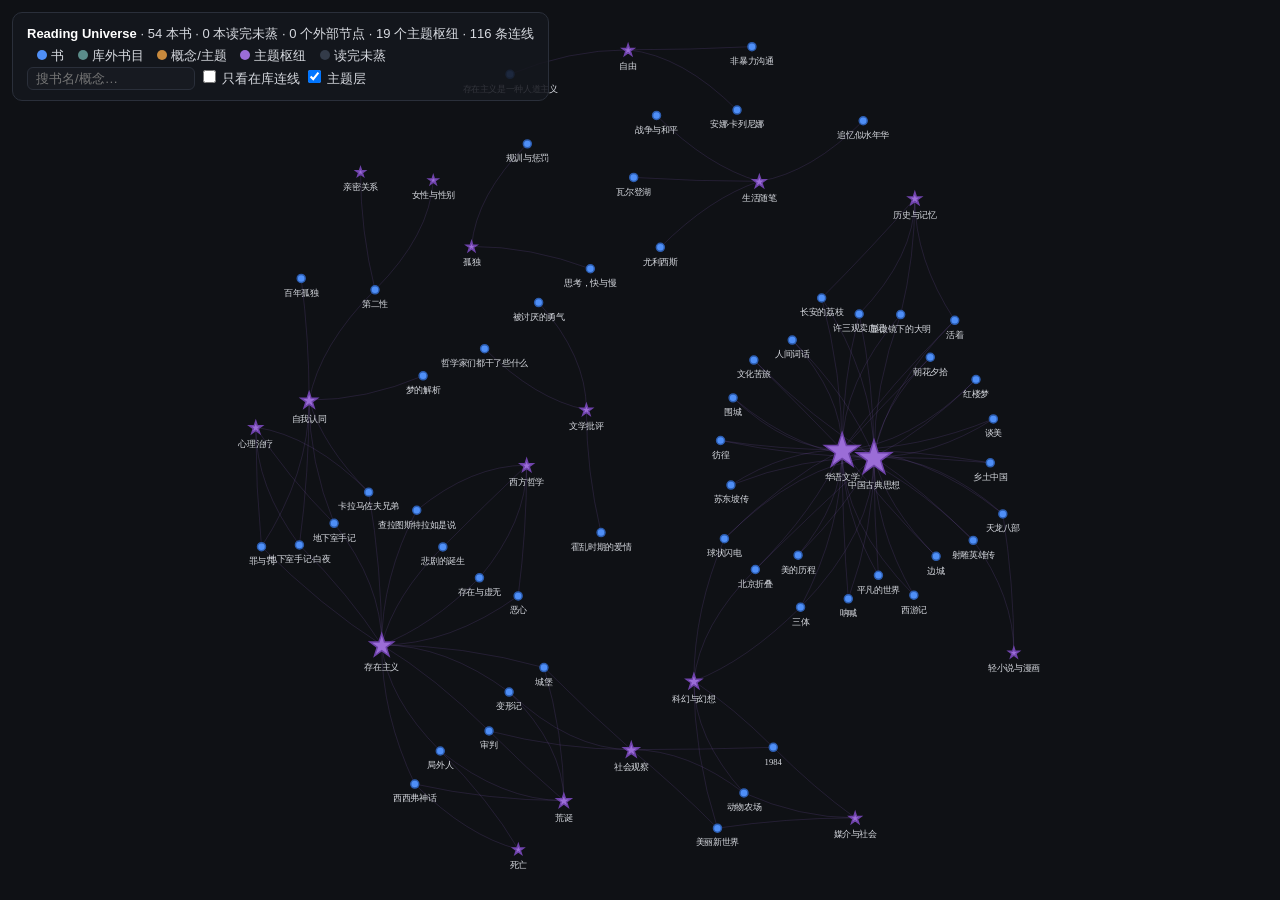
==== web/index.html @ df5f325e "feat: reading-universe v1 — 把读过的书变成可逛的星空 - 纯前端静态站：宇宙模式(恒星=书/星系=主题/彗星=离群书) + 图谱模式 - 自带 54 本公共领域经典 + 1" ====
<!DOCTYPE html>
<html lang="zh-CN">
<head>
<meta charset="utf-8">
<title>Reading Universe · 阅读宇宙</title>
<meta name="viewport" content="width=device-width, initial-scale=1">
<style>
  html, body { margin: 0; height: 100%; background: #0f1115; color: #d7dae0;
    font-family: "Microsoft YaHei", "PingFang SC", sans-serif; }
  #graph { position: absolute; inset: 0; }
  #hud { position: absolute; top: 12px; left: 12px; z-index: 2;
    background: rgba(20,23,30,.85); border: 1px solid #2a2f3a; border-radius: 10px;
    padding: 10px 14px; font-size: 13px; line-height: 1.7; }
  #hud b { color: #fff; }
  #hud .legend span { display: inline-block; width: 10px; height: 10px;
    border-radius: 50%; margin: 0 4px 0 10px; }
  #panel { position: absolute; top: 12px; right: 12px; width: 340px; max-height: 80vh;
    overflow: auto; z-index: 2; background: rgba(20,23,30,.92);
    border: 1px solid #2a2f3a; border-radius: 10px; padding: 14px 16px;
    font-size: 13px; line-height: 1.8; display: none; }
  #panel h3 { margin: 0 0 6px; font-size: 16px; color: #fff; }
  #panel .meta { color: #8a90a0; margin-bottom: 8px; }
  #panel .edge { border-top: 1px dashed #2a2f3a; padding: 6px 0; }
  #panel .edge .to { color: #7ec8ff; }
  #panel .close { float: right; cursor: pointer; color: #8a90a0; }
  #search { width: 150px; background: #171a21; color: #d7dae0;
    border: 1px solid #2a2f3a; border-radius: 6px; padding: 3px 8px; }
  /* universe（阅读宇宙皮肤，?universe）：独立 canvas 渲染层，藏掉图谱 DOM */
  #ucv, #uhud, #utip { display: none; }
  body.universe #graph, body.universe #hud, body.universe #posterTitle { display: none; }
  body.universe #ucv { display: block; position: absolute; inset: 0;
    width: 100%; height: 100%; cursor: grab; }
  /* universe HUD：编辑排版风顶部导航（细字、大写字距、无底色盒子） */
  body.universe #uhud { display: flex; position: absolute; top: 0; left: 0; right: 0;
    justify-content: space-between; align-items: baseline; padding: 24px 38px;
    background: none; border: none; z-index: 2; pointer-events: none;
    font-size: 10px; letter-spacing: 3px; color: #71767f; }
  #uhud .brand { font-size: 19px; color: #e8eaee; letter-spacing: 8px;
    font-family: "Songti SC", "STSong", "SimSun", serif; }
  #uhud .brand span { font-size: 10px; color: #71767f; letter-spacing: 3px;
    margin-left: 12px; font-family: "Microsoft YaHei", sans-serif; }
  #usearch { width: 110px; background: transparent; color: #c8ccd4;
    border: none; border-bottom: 1px solid #3a3f4a; border-radius: 0;
    padding: 2px 2px; font-size: 11px; letter-spacing: 2px; pointer-events: auto; }
  #usearch:focus { outline: none; border-bottom-color: #9aa0ac; }
  #usearch::placeholder { color: #565b66; }
  #utip { position: fixed; z-index: 3; pointer-events: none;
    background: rgba(10,11,15,.9); border: 1px solid #2a2f3a;
    padding: 4px 10px; font-size: 11px; letter-spacing: 1px; color: #d8dce4;
    max-width: 320px; }
  /* 海报模式（?poster）：大标题 + 藏起交互 HUD */
  #posterTitle { display: none; position: absolute; top: 30px; left: 40px; z-index: 2; }
  body.poster #posterTitle { display: block; }
  body.poster #hud { display: none; }
  #posterTitle h1 { margin: 0; font-size: 46px; color: #fff; letter-spacing: 3px; }
  #posterTitle .sub { margin-top: 10px; font-size: 19px; color: #9aa0b0; }
  #posterTitle .legend { margin-top: 16px; font-size: 15px; color: #6a7080; }
  #posterTitle .legend span { display: inline-block; width: 12px; height: 12px;
    border-radius: 50%; margin: 0 6px 0 14px; vertical-align: -1px; }
  /* 海报模式下的详情面板放大 */
  body.poster #panel { width: 640px; max-height: 88vh; font-size: 19px; }
  body.poster #panel h3 { font-size: 28px; }
  /* 主题卡渲染 */
  #panel .mdcard { margin-top: 8px; }
  #panel .mdcard p { margin: 8px 0; line-height: 1.9; }
  #panel .mdcard ul { margin: 4px 0 4px 0; padding-left: 18px; }
  #panel .mdcard li { margin: 3px 0; }
  #panel .mdcard .mdh { font-size: 15px; color: #fff; font-weight: bold; margin: 12px 0 4px; }
  #panel .mdcard .mdq { border-left: 3px solid #9b6dd7; padding: 2px 10px; margin: 6px 0;
    color: #c9b8e8; }
  #panel .mdcard b { color: #e8d9ff; }
  /* lite（朋友圈版）：标题更大，经平台压缩后仍可读 */
  body.lite #posterTitle h1 { font-size: 64px; }
  body.lite #posterTitle .sub { font-size: 27px; }
  body.lite #posterTitle .legend { font-size: 21px; }
</style>
</head>
<body>
<div id="graph"></div>
<div id="hud">
  <b>Reading Universe</b> · <span id="stats"></span><br>
  <span class="legend"><span style="background:#4f8ff7"></span>书
  <span style="background:#5b8c8a"></span>库外书目
  <span style="background:#c98a3d"></span>概念/主题
  <span style="background:#9b6dd7"></span>主题枢纽
  <span style="background:#333b49"></span>读完未蒸</span><br>
  <input id="search" placeholder="搜书名/概念…">
  <label><input type="checkbox" id="onlyInternal"> 只看在库连线</label>
  <label><input type="checkbox" id="themeLayer" checked> 主题层</label>
</div>
<div id="panel"></div>
<canvas id="ucv"></canvas>
<div id="uhud">
  <div class="brand">阅读宇宙<span>READING UNIVERSE</span></div>
  <div class="nav"><span id="ustats"></span> · <input id="usearch" placeholder="搜索书名"></div>
</div>
<div id="utip"></div>
<div id="posterTitle">
  <h1>Reading Universe · 阅读宇宙</h1>
  <div class="sub" id="posterSub"></div>
  <div class="legend"><span style="background:#4f8ff7"></span>在库书目
    <span style="background:#5b8c8a"></span>库外书目
    <span style="background:#c98a3d"></span>概念
    <span style="background:#9b6dd7"></span>主题枢纽
    <span style="background:#333b49"></span>读完未蒸·星尘</div>
</div>
<script src="lib/vis-network.min.js"></script>
<script src="graph_data.js"></script>
<script>
const G = window.GRAPH;
const POSTER = location.search.includes('poster');
// lite：朋友圈特供版——平台会压到 ~2560px + JPEG 重压，
// 对策不是堆像素而是大字、粗线、少标签，让压缩后仍有可读性
const LITE = location.search.includes('lite');
// universe：阅读宇宙皮肤（独立 canvas 渲染层，数据由 build_universe.py 生成）
const UNIVERSE = location.search.includes('universe');
if (UNIVERSE) document.body.classList.add('universe');
if (POSTER) {
  document.body.classList.add('poster');
  if (LITE) document.body.classList.add('lite');
  document.getElementById('posterSub').textContent =
    `阅读星野 · 读完 ${G.stats.books + (G.stats.read || 0)} 本 · 主题 ${G.stats.themes || 0} 个 · ${G.stats.edges} 条连线`;
}
document.getElementById('stats').textContent =
  `${G.stats.books} 本书 · ${G.stats.read || 0} 本读完未蒸 · ${G.stats.external} 个外部节点 · ${G.stats.themes || 0} 个主题枢纽 · ${G.stats.edges} 条连线`;

// 详情面板与迷你 md 渲染器：默认图谱与 universe 皮肤共用（mdMini 覆盖主题卡用到的结构：标题/列表/引用/粗体）
const panel = document.getElementById('panel');
function mdMini(md) {
  const esc = s => s.replace(/&/g, '&amp;').replace(/</g, '&lt;').replace(/>/g, '&gt;');
  const inline = s => esc(s).replace(/\*\*(.+?)\*\*/g, '<b>$1</b>');
  let html = '', depth = 0;
  const closeTo = d => { while (depth > d) { html += '</ul>'; depth--; } };
  for (const line of md.split('\n')) {
    const m = line.match(/^(\s*)- (.*)$/);
    if (m) {
      const d = Math.floor(m[1].length / 2) + 1;
      while (depth < d) { html += '<ul>'; depth++; }
      closeTo(d);
      html += `<li>${inline(m[2])}</li>`;
      continue;
    }
    closeTo(0);
    if (!line.trim()) continue;
    if (line.startsWith('# ')) html += `<div class="mdh">${inline(line.slice(2))}</div>`;
    else if (line.startsWith('> ')) html += `<div class="mdq">${inline(line.slice(2))}</div>`;
    else html += `<p>${inline(line)}</p>`;
  }
  closeTo(0);
  return html;
}

if (!UNIVERSE) {
const GROUPS = {
  book:     { color: { background: '#4f8ff7', border: '#2c5cae' }, shape: 'dot' },
  ext_book: { color: { background: '#5b8c8a', border: '#3d6361' }, shape: 'dot' },
  concept:  { color: { background: '#c98a3d', border: '#96622a' }, shape: 'diamond' },
  theme:    { color: { background: '#9b6dd7', border: '#6f43ab' }, shape: 'star' },
  read:     { color: { background: '#333b49', border: '#232833' }, shape: 'dot' },
};

const urlq = new URLSearchParams(location.search);
const FOCUS = urlq.get('focus'), BOOK = urlq.get('book');
// 焦点机位：focus=枢纽特写 / book=单书特写（带详情面板）
let focusId = null;
if (FOCUS || BOOK) {
  const q = FOCUS || BOOK;
  const hit = G.nodes.find(n => n.label === q) || G.nodes.find(n => n.label.includes(q));
  if (hit) focusId = hit.id;
}
const neighborIds = new Set();
if (focusId) {
  neighborIds.add(focusId);
  G.edges.forEach(e => {
    if (e.from === focusId) neighborIds.add(e.to);
    if (e.to === focusId) neighborIds.add(e.from);
  });
}

// 星尘（读完未蒸）无连线，力导布局会把它们甩到远处带歪取景——
// 固定成主星系外的环带，带抖动避免机械感
{
  const dust = G.nodes.filter(n => n.group === 'read');
  dust.forEach((n, i) => {
    const a = i / dust.length * Math.PI * 2;
    const r = 1050 + (i % 3) * 110 + ((i * 7919) % 90);
    n._x = Math.cos(a) * r; n._y = Math.sin(a) * r * 0.72;
  });
}

const allNodes = G.nodes.map(n => ({
  id: n.id,
  // 海报模式：标签只给主题枢纽、连线多的书目、焦点邻域；其余留白点，防糊
  // lite 版更狠：书目要连线≥3 才配拥有名字
  label: (POSTER && !(n.group === 'theme'
                      || (n.group === 'book' && n.mentions >= (LITE ? 3 : 2))
                      || neighborIds.has(n.id)))
    ? undefined : n.label,
  group: n.group,
  value: n.mentions,
  // 星尘（读完未蒸）：固定小点，不随 mentions 缩放
  size: n.group === 'read' ? (POSTER ? 5 : 3) : undefined,
  x: n._x, y: n._y,
  fixed: n.group === 'read',
  title: `${n.label}${n.author ? '｜' + n.author : ''}${n.finished ? '｜读完 ' + n.finished : ''}${n.rating ? '｜' + n.rating : ''}｜被连线 ${n.mentions} 次`,
  _raw: n,
}));
const allEdges = G.edges.map((e, i) => ({
  id: i, from: e.from, to: e.to, title: e.title,
  color: { color: e.theme ? '#9b6dd733' : (e.internal ? '#4f8ff755' : '#3a3f4a') },
  _internal: e.internal, _theme: !!e.theme,
}));

const nodes = new vis.DataSet(allNodes);
const edges = new vis.DataSet(allEdges);
const net = new vis.Network(document.getElementById('graph'),
  { nodes, edges },
  {
    groups: GROUPS,
    nodes: { font: { color: '#d7dae0', size: POSTER ? (LITE ? 32 : 22) : 13, face: 'Microsoft YaHei' },
      scaling: { min: POSTER ? (LITE ? 12 : 8) : 6, max: POSTER ? (LITE ? 50 : 34) : 26 }, borderWidth: 1.5 },
    edges: { width: POSTER ? (LITE ? 2.6 : 1.6) : 1.2, smooth: { type: 'continuous' } },
    physics: { solver: 'forceAtlas2Based',
      forceAtlas2Based: POSTER
        ? { gravitationalConstant: -110, springLength: 170 }
        : { gravitationalConstant: -60, springLength: 120 },
      stabilization: { iterations: 300 } },
    interaction: { hover: true, tooltipDelay: 120 },
  });

// 焦点机位高亮：非邻域压暗，焦点连线提亮加粗，焦点与邻星加光晕
if (focusId) {
  const dim = POSTER ? 0.08 : 0.18;
  nodes.update(allNodes.filter(n => !neighborIds.has(n.id))
    .map(n => ({ id: n.id, opacity: dim, font: { color: 'rgba(0,0,0,0)' } })));
  edges.update(allEdges.map(e => {
    const hot = e.from === focusId || e.to === focusId;
    return { id: e.id,
      color: { color: hot ? (e._theme ? '#cfa9ff' : '#dfe7f5')
                          : `rgba(72,80,96,${POSTER ? 0.10 : 0.25})` },
      width: hot ? (POSTER ? (LITE ? 5 : 3.5) : 2.5) : 1 };
  }));
  nodes.update([{ id: focusId,
    shadow: { enabled: true, color: 'rgba(255,255,255,0.9)', size: POSTER ? 26 : 16 },
    font: { color: '#ffffff', size: POSTER ? (LITE ? 44 : 30) : 15, bold: true } }]);
  nodes.update([...neighborIds].filter(id => id !== focusId).map(id => ({ id,
    shadow: { enabled: true, color: 'rgba(200,180,255,0.55)', size: POSTER ? 14 : 8 } })));
}

// 布局稳定后：焦点机位聚焦目标，否则铺满画布（海报截图需要完整构图）
net.once('stabilizationIterationsDone', () => {
  if (focusId) {
    net.focus(focusId, { scale: BOOK ? 1.25 : 0.85, animation: false });
    if (BOOK) showPanel(focusId);
    // focus 到带卡主题枢纽时直接弹卡（海报模式保持画面干净不弹）
    else if (!POSTER && nodes.get(focusId)._raw.card) showPanel(focusId);
  } else {
    net.fit({ animation: false });
  }
});

// 点击节点 → 右侧详情（panel 与 mdMini 已在上方与 universe 皮肤共用处定义）
function showPanel(id) {
  const n = nodes.get(id)._raw;
  // 主题枢纽带整张主题卡，宽面板渲染
  if (n.card) {
    panel.style.width = POSTER ? '' : '560px';
    panel.innerHTML = `<span class="close" onclick="panel.style.display='none';panel.style.width=''">✕</span>
      <h3>⭐ ${n.label}</h3>
      <div class="meta">主题枢纽 · ${n.mentions} 本书</div>
      <div class="mdcard">${mdMini(n.card)}</div>`;
    panel.style.display = 'block';
    return;
  }
  panel.style.width = '';
  const rel = G.edges.filter(e => e.from === n.id || e.to === n.id)
    .map(e => {
      const other = nodes.get(e.from === n.id ? e.to : e.from);
      return `<div class="edge"><span class="to">${other.label}</span><br>${e.title.replace(/\n/g, '<br>')}</div>`;
    }).join('');
  panel.innerHTML = `<span class="close" onclick="panel.style.display='none'">✕</span>
    <h3>${n.label}</h3>
    <div class="meta">${n.author || ''} ${n.finished ? '· 读完 ' + n.finished : ''} ${n.rating ? '· ' + n.rating : ''}</div>
    ${rel}`;
  panel.style.display = 'block';
}
net.on('click', p => {
  if (!p.nodes.length) { panel.style.display = 'none'; return; }
  showPanel(p.nodes[0]);
});

// 搜索高亮
document.getElementById('search').addEventListener('input', ev => {
  const q = ev.target.value.trim();
  if (!q) { net.unselectAll(); return; }
  const hit = allNodes.filter(n => n.label.includes(q)).map(n => n.id);
  if (hit.length) { net.selectNodes(hit); net.focus(hit[0], { scale: 1.1, animation: true }); }
});

// 只看在库连线
document.getElementById('onlyInternal').addEventListener('change', ev => {
  const on = ev.target.checked;
  edges.update(allEdges.map(e => ({ id: e.id, hidden: on && !e._internal })));
  nodes.update(allNodes.map(n => ({ id: n.id,
    hidden: on && n.group !== 'book' })));
});

// 主题层开关（与"只看在库"独立）
document.getElementById('themeLayer').addEventListener('change', ev => {
  const off = !ev.target.checked;
  edges.update(allEdges.filter(e => e._theme).map(e => ({ id: e.id, hidden: off })));
  nodes.update(allNodes.filter(n => n.group === 'theme').map(n => ({ id: n.id, hidden: off })));
});
} else {
  // universe 皮肤：顺序加载宇宙数据 + 独立 canvas 渲染层，面板回调复用上面的 panel/mdMini
  const escHtml = s => s.replace(/&/g, '&amp;').replace(/</g, '&lt;').replace(/>/g, '&gt;');
  const load = src => new Promise((ok, fail) => {
    const el = document.createElement('script');
    el.src = src; el.onload = ok;
    el.onerror = () => fail(new Error(src + ' 加载失败（先跑 python build_universe.py）'));
    document.head.appendChild(el);
  });
  load('universe_data.js').then(() => load('universe.js')).then(() => initUniverse({
    onBook(b) { // 恒星/彗星 → 书卡
      panel.style.width = '';
      const tagHtml = b.tags.map(t =>
        `<span style="display:inline-block;background:#232a38;border-radius:8px;padding:1px 8px;margin:2px 4px 2px 0;color:#a9c8f0">${escHtml(t)}</span>`).join('');
      panel.innerHTML = `<span class="close" onclick="panel.style.display='none'">✕</span>
        <h3>${b.comet ? '☄ ' : '⭐ '}${escHtml(b.title)}</h3>
        <div class="meta">${escHtml(b.author || '')}${b.finished ? ' · 读完 ' + b.finished : ''}${b.aff ? ' · ' + b.aff : ''}</div>
        <div class="meta">阅读 ${(b.rt / 3600).toFixed(1)} 小时 · 笔记 ${b.notes} 条${b.comet ? ' · 主题离群书' : ''}</div>
        <div>${tagHtml}</div>
        <div class="meta" style="margin-top:6px">所属星系：✦ ${escHtml(b.theme)}</div>`;
      panel.style.display = 'block';
    },
    onTheme(g) { // 星系 → 主题卡（沿用主题卡渲染机制）
      panel.style.width = '560px';
      panel.innerHTML = `<span class="close" onclick="panel.style.display='none';panel.style.width=''">✕</span>
        <h3>✦ ${escHtml(g.name)} 星系</h3>
        <div class="meta">主题枢纽 · ${g.count} 本相关</div>
        ${g.card ? `<div class="mdcard">${mdMini(g.card)}</div>` : ''}`;
      panel.style.display = 'block';
    },
    onClose() { panel.style.display = 'none'; },
  })).catch(err => {
    document.getElementById('ustats').textContent = err.message;
  });
}
</script>
</body>
</html>
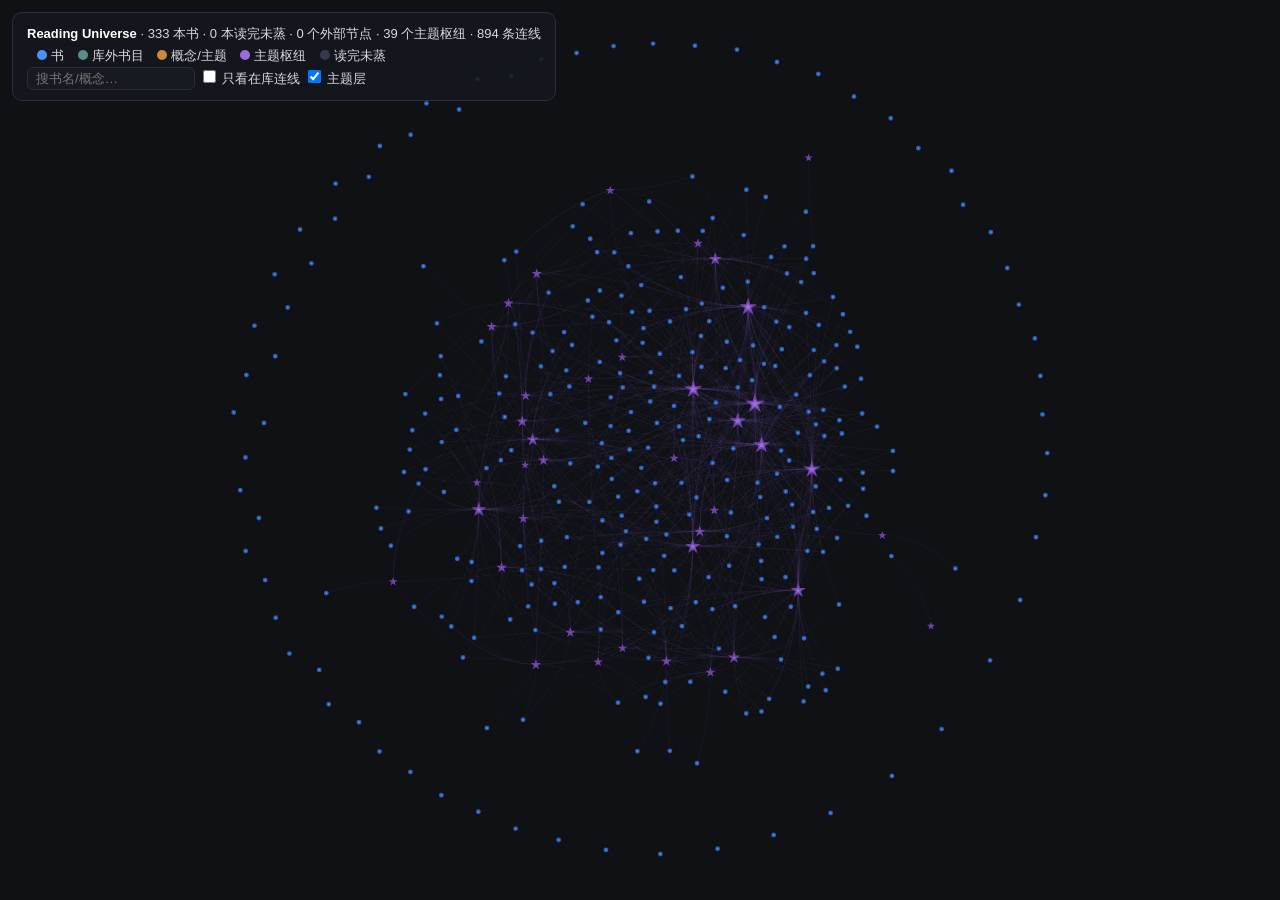
==== commit a2ad4373: "refactor: 仓库改为真实项目本体 + 完整可复现管线 - data/: 作者真实脱敏数据（336 书 / 333 标签 / 39 净化主题卡 / 39 词表）   * 去掉划线金句/读完日期/" ====
--- a/web/index.html
+++ b/web/index.html
@@ -202,7 +202,7 @@
   size: n.group === 'read' ? (POSTER ? 5 : 3) : undefined,
   x: n._x, y: n._y,
   fixed: n.group === 'read',
-  title: `${n.label}${n.author ? '｜' + n.author : ''}${n.finished ? '｜读完 ' + n.finished : ''}${n.rating ? '｜' + n.rating : ''}｜被连线 ${n.mentions} 次`,
+  title: `${n.label}${n.author ? '｜' + n.author : ''}｜被连线 ${n.mentions} 次`,
   _raw: n,
 }));
 const allEdges = G.edges.map((e, i) => ({
@@ -280,7 +280,7 @@
     }).join('');
   panel.innerHTML = `<span class="close" onclick="panel.style.display='none'">✕</span>
     <h3>${n.label}</h3>
-    <div class="meta">${n.author || ''} ${n.finished ? '· 读完 ' + n.finished : ''} ${n.rating ? '· ' + n.rating : ''}</div>
+    <div class="meta">${n.author || ''}</div>
     ${rel}`;
   panel.style.display = 'block';
 }
@@ -327,7 +327,7 @@
         `<span style="display:inline-block;background:#232a38;border-radius:8px;padding:1px 8px;margin:2px 4px 2px 0;color:#a9c8f0">${escHtml(t)}</span>`).join('');
       panel.innerHTML = `<span class="close" onclick="panel.style.display='none'">✕</span>
         <h3>${b.comet ? '☄ ' : '⭐ '}${escHtml(b.title)}</h3>
-        <div class="meta">${escHtml(b.author || '')}${b.finished ? ' · 读完 ' + b.finished : ''}${b.aff ? ' · ' + b.aff : ''}</div>
+        <div class="meta">${escHtml(b.author || '')}</div>
         <div class="meta">阅读 ${(b.rt / 3600).toFixed(1)} 小时 · 笔记 ${b.notes} 条${b.comet ? ' · 主题离群书' : ''}</div>
         <div>${tagHtml}</div>
         <div class="meta" style="margin-top:6px">所属星系：✦ ${escHtml(b.theme)}</div>`;
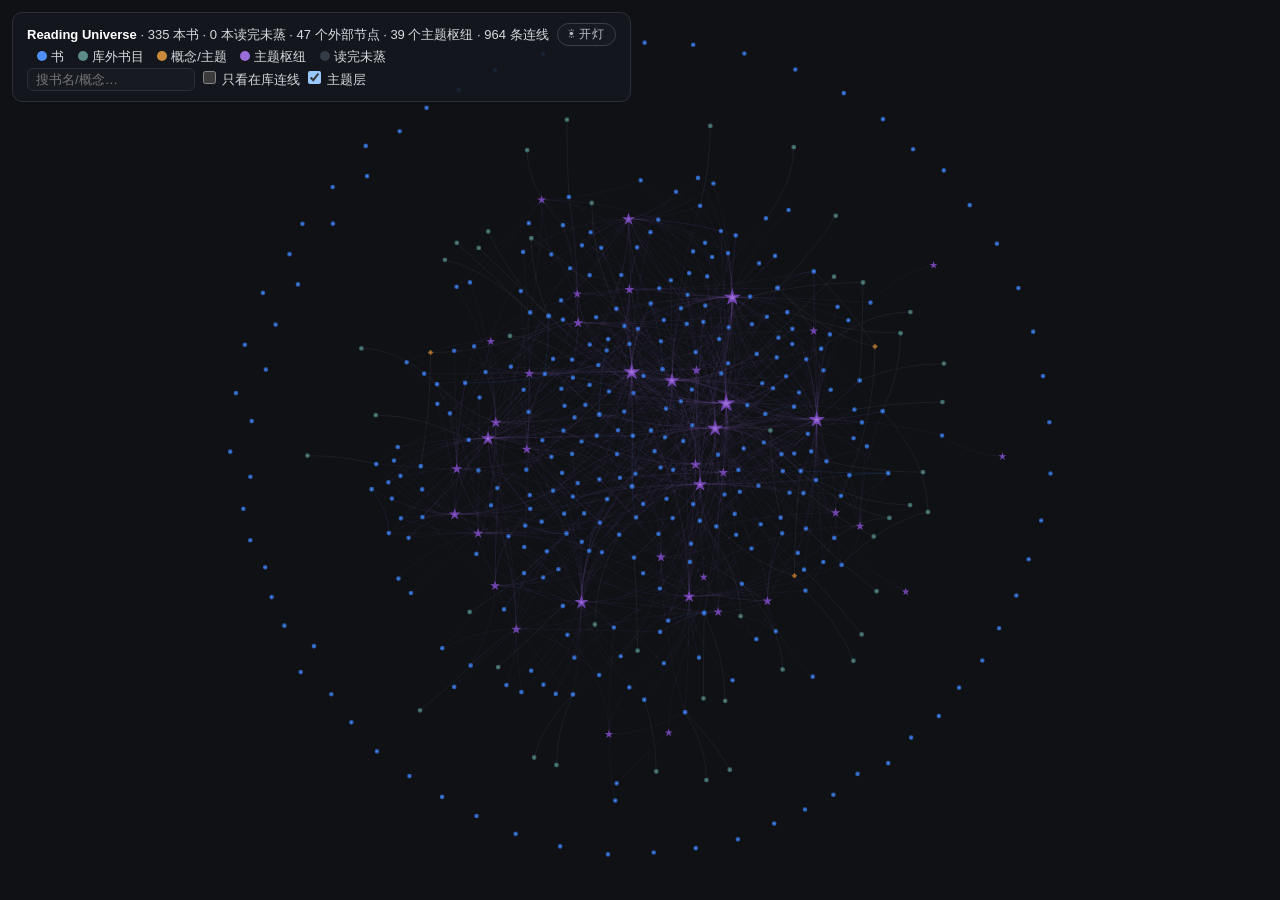
==== commit 67245281: "feat(web): 加开灯/关灯明暗主题开关 默认暗色（= 原观感），点击切「纸白」亮色；色值全部走 CSS 变量 （:root 暗色 / html[data-theme=light] 亮色），lo" ====
--- a/web/index.html
+++ b/web/index.html
@@ -4,27 +4,87 @@
 <meta charset="utf-8">
 <title>Reading Universe · 阅读宇宙</title>
 <meta name="viewport" content="width=device-width, initial-scale=1">
+<script>try{if(localStorage.getItem("readingmap_theme")==="light")document.documentElement.dataset.theme="light"}catch(e){}</script>
 <style>
-  html, body { margin: 0; height: 100%; background: #0f1115; color: #d7dae0;
+  /* 明暗双主题：默认暗色（= 原有观感），html[data-theme=light] 切「纸白」。
+     颜色一律走 var(--*)，不要再写死色值——写死会在关灯/开灯后变成不可读文字。
+     localStorage key = readingmap_theme，防闪烁脚本在 <head> 里（CSS 之前执行）。 */
+  :root { color-scheme: dark;
+    --bg: #0f1115; --ink: #d7dae0; --ink-strong: #fff;
+    --ink-2: #c8ccd4; --ink-3: #8a90a0; --ink-4: #71767f; --ink-5: #565b66;
+    --line: #2a2f3a; --line-2: #3a3f4a;
+    --surface: rgba(20,23,30,.85); --surface-2: rgba(20,23,30,.92); --field: #171a21;
+    --link: #7ec8ff; --tip-bg: rgba(10,11,15,.9); --tip-ink: #d8dce4;
+    --accent: #9b6dd7; --accent-soft: #c9b8e8; --accent-ink: #e8d9ff;
+    --chip-bg: #232a38; --chip-ink: #a9c8f0;
+    --poster-sub: #9aa0b0; --poster-legend: #6a7080;
+    --btn-bg: rgba(23,26,33,.9); --btn-ink: #b9bec8;
+    --edge-theme: #9b6dd733; --edge-internal: #4f8ff755; --edge-plain: #3a3f4a;
+    --edge-dim: rgba(72,80,96,.25); --edge-dim-poster: rgba(72,80,96,.10);
+    --node-dim: 0.18; --node-dim-poster: 0.08;
+    --hot-theme: #cfa9ff; --hot: #dfe7f5;
+    --glow: rgba(255,255,255,.9); --glow-2: rgba(200,180,255,.55);
+    /* universe 皮肤（独立 canvas 渲染层）配色 */
+    --uv-bg: #07080b; --uv-rgb: 235,238,245; --uv-label-rgb: 232,235,242;
+    --uv-galaxy-label: rgba(150,156,168,.42);
+    --uv-hairline: rgba(255,255,255,.026); --uv-constellation: rgba(255,255,255,.05);
+    --uv-core: #fff; --uv-hotring: rgba(255,255,255,.75);
+    --uv-hot-ink: rgba(255,255,255,.98); --uv-hero-ink: rgba(255,242,222,.96);
+    --uv-glow-core-rgb: 255,246,226; --uv-glow-rgb: 255,224,180;
+    --uv-comet: rgba(255,255,255,.5); --uv-comet-ink: rgba(232,235,242,.6);
+  }
+  html[data-theme=light] { color-scheme: light;
+    --bg: #f6f5f2; --ink: #2b303a; --ink-strong: #12151c;
+    --ink-2: #454c59; --ink-3: #6f7686; --ink-4: #737a89; --ink-5: #929aa9;
+    --line: #dcdfe6; --line-2: #c7ccd6;
+    --surface: rgba(255,255,255,.88); --surface-2: rgba(255,255,255,.95); --field: #fff;
+    --link: #1f6fb2; --tip-bg: rgba(255,255,255,.95); --tip-ink: #2b303a;
+    --accent: #7a4fc0; --accent-soft: #5b3a94; --accent-ink: #4a2d80;
+    --chip-bg: #e8ecf6; --chip-ink: #3a5f96;
+    --poster-sub: #5b6272; --poster-legend: #7b8292;
+    --btn-bg: rgba(255,255,255,.92); --btn-ink: #5c6373;
+    --edge-theme: #9b6dd766; --edge-internal: #4f8ff788; --edge-plain: #c3c8d3;
+    --edge-dim: rgba(140,147,162,.30); --edge-dim-poster: rgba(140,147,162,.14);
+    --node-dim: 0.18; --node-dim-poster: 0.08;
+    --hot-theme: #7a4fc0; --hot: #2b303a;
+    --glow: rgba(30,34,44,.85); --glow-2: rgba(120,90,190,.55);
+    --uv-bg: #f4f3f0; --uv-rgb: 44,50,64; --uv-label-rgb: 44,50,64;
+    --uv-galaxy-label: rgba(96,103,116,.55);
+    --uv-hairline: rgba(30,36,50,.05); --uv-constellation: rgba(30,36,50,.08);
+    --uv-core: #1f242e; --uv-hotring: rgba(20,24,34,.75);
+    --uv-hot-ink: rgba(15,18,26,.98); --uv-hero-ink: rgba(122,78,20,.95);
+    --uv-glow-core-rgb: 214,162,80; --uv-glow-rgb: 206,150,64;
+    --uv-comet: rgba(30,36,50,.45); --uv-comet-ink: rgba(44,50,64,.62);
+  }
+  /* 开灯/关灯按钮（胶囊，落在 HUD / universe 顶栏里；universe 顶栏 pointer-events:none，故需显式打开） */
+  .themeBtn { margin-left: 8px; padding: 2px 10px; border-radius: 999px;
+    border: 1px solid var(--line-2); background: var(--btn-bg); color: var(--btn-ink);
+    cursor: pointer; font-family: inherit; font-size: 12px; letter-spacing: 1px;
+    white-space: nowrap; vertical-align: 1px; pointer-events: auto;
+    transition: border-color .15s, color .15s; }
+  .themeBtn:hover { border-color: var(--accent); color: var(--accent); }
+  html, body { margin: 0; height: 100%; background: var(--bg); color: var(--ink);
     font-family: "Microsoft YaHei", "PingFang SC", sans-serif; }
   #graph { position: absolute; inset: 0; }
   #hud { position: absolute; top: 12px; left: 12px; z-index: 2;
-    background: rgba(20,23,30,.85); border: 1px solid #2a2f3a; border-radius: 10px;
+    background: var(--surface); border: 1px solid var(--line); border-radius: 10px;
     padding: 10px 14px; font-size: 13px; line-height: 1.7; }
-  #hud b { color: #fff; }
+  #hud b { color: var(--ink-strong); }
   #hud .legend span { display: inline-block; width: 10px; height: 10px;
     border-radius: 50%; margin: 0 4px 0 10px; }
   #panel { position: absolute; top: 12px; right: 12px; width: 340px; max-height: 80vh;
-    overflow: auto; z-index: 2; background: rgba(20,23,30,.92);
-    border: 1px solid #2a2f3a; border-radius: 10px; padding: 14px 16px;
+    overflow: auto; z-index: 2; background: var(--surface-2);
+    border: 1px solid var(--line); border-radius: 10px; padding: 14px 16px;
     font-size: 13px; line-height: 1.8; display: none; }
-  #panel h3 { margin: 0 0 6px; font-size: 16px; color: #fff; }
-  #panel .meta { color: #8a90a0; margin-bottom: 8px; }
-  #panel .edge { border-top: 1px dashed #2a2f3a; padding: 6px 0; }
-  #panel .edge .to { color: #7ec8ff; }
-  #panel .close { float: right; cursor: pointer; color: #8a90a0; }
-  #search { width: 150px; background: #171a21; color: #d7dae0;
-    border: 1px solid #2a2f3a; border-radius: 6px; padding: 3px 8px; }
+  #panel h3 { margin: 0 0 6px; font-size: 16px; color: var(--ink-strong); }
+  #panel .meta { color: var(--ink-3); margin-bottom: 8px; }
+  #panel .edge { border-top: 1px dashed var(--line); padding: 6px 0; }
+  #panel .edge .to { color: var(--link); }
+  #panel .close { float: right; cursor: pointer; color: var(--ink-3); }
+  #panel .tagchip { display: inline-block; background: var(--chip-bg); border-radius: 8px;
+    padding: 1px 8px; margin: 2px 4px 2px 0; color: var(--chip-ink); }
+  #search { width: 150px; background: var(--field); color: var(--ink);
+    border: 1px solid var(--line); border-radius: 6px; padding: 3px 8px; }
   /* universe（阅读宇宙皮肤，?universe）：独立 canvas 渲染层，藏掉图谱 DOM */
   #ucv, #uhud, #utip { display: none; }
   body.universe #graph, body.universe #hud, body.universe #posterTitle { display: none; }
@@ -34,27 +94,27 @@
   body.universe #uhud { display: flex; position: absolute; top: 0; left: 0; right: 0;
     justify-content: space-between; align-items: baseline; padding: 24px 38px;
     background: none; border: none; z-index: 2; pointer-events: none;
-    font-size: 10px; letter-spacing: 3px; color: #71767f; }
-  #uhud .brand { font-size: 19px; color: #e8eaee; letter-spacing: 8px;
+    font-size: 10px; letter-spacing: 3px; color: var(--ink-4); }
+  #uhud .brand { font-size: 19px; color: var(--ink-2); letter-spacing: 8px;
     font-family: "Songti SC", "STSong", "SimSun", serif; }
-  #uhud .brand span { font-size: 10px; color: #71767f; letter-spacing: 3px;
+  #uhud .brand span { font-size: 10px; color: var(--ink-4); letter-spacing: 3px;
     margin-left: 12px; font-family: "Microsoft YaHei", sans-serif; }
-  #usearch { width: 110px; background: transparent; color: #c8ccd4;
-    border: none; border-bottom: 1px solid #3a3f4a; border-radius: 0;
+  #usearch { width: 110px; background: transparent; color: var(--ink-2);
+    border: none; border-bottom: 1px solid var(--line-2); border-radius: 0;
     padding: 2px 2px; font-size: 11px; letter-spacing: 2px; pointer-events: auto; }
-  #usearch:focus { outline: none; border-bottom-color: #9aa0ac; }
-  #usearch::placeholder { color: #565b66; }
+  #usearch:focus { outline: none; border-bottom-color: var(--ink-3); }
+  #usearch::placeholder { color: var(--ink-5); }
   #utip { position: fixed; z-index: 3; pointer-events: none;
-    background: rgba(10,11,15,.9); border: 1px solid #2a2f3a;
-    padding: 4px 10px; font-size: 11px; letter-spacing: 1px; color: #d8dce4;
+    background: var(--tip-bg); border: 1px solid var(--line);
+    padding: 4px 10px; font-size: 11px; letter-spacing: 1px; color: var(--tip-ink);
     max-width: 320px; }
   /* 海报模式（?poster）：大标题 + 藏起交互 HUD */
   #posterTitle { display: none; position: absolute; top: 30px; left: 40px; z-index: 2; }
   body.poster #posterTitle { display: block; }
   body.poster #hud { display: none; }
-  #posterTitle h1 { margin: 0; font-size: 46px; color: #fff; letter-spacing: 3px; }
-  #posterTitle .sub { margin-top: 10px; font-size: 19px; color: #9aa0b0; }
-  #posterTitle .legend { margin-top: 16px; font-size: 15px; color: #6a7080; }
+  #posterTitle h1 { margin: 0; font-size: 46px; color: var(--ink-strong); letter-spacing: 3px; }
+  #posterTitle .sub { margin-top: 10px; font-size: 19px; color: var(--poster-sub); }
+  #posterTitle .legend { margin-top: 16px; font-size: 15px; color: var(--poster-legend); }
   #posterTitle .legend span { display: inline-block; width: 12px; height: 12px;
     border-radius: 50%; margin: 0 6px 0 14px; vertical-align: -1px; }
   /* 海报模式下的详情面板放大 */
@@ -65,10 +125,10 @@
   #panel .mdcard p { margin: 8px 0; line-height: 1.9; }
   #panel .mdcard ul { margin: 4px 0 4px 0; padding-left: 18px; }
   #panel .mdcard li { margin: 3px 0; }
-  #panel .mdcard .mdh { font-size: 15px; color: #fff; font-weight: bold; margin: 12px 0 4px; }
-  #panel .mdcard .mdq { border-left: 3px solid #9b6dd7; padding: 2px 10px; margin: 6px 0;
-    color: #c9b8e8; }
-  #panel .mdcard b { color: #e8d9ff; }
+  #panel .mdcard .mdh { font-size: 15px; color: var(--ink-strong); font-weight: bold; margin: 12px 0 4px; }
+  #panel .mdcard .mdq { border-left: 3px solid var(--accent); padding: 2px 10px; margin: 6px 0;
+    color: var(--accent-soft); }
+  #panel .mdcard b { color: var(--accent-ink); }
   /* lite（朋友圈版）：标题更大，经平台压缩后仍可读 */
   body.lite #posterTitle h1 { font-size: 64px; }
   body.lite #posterTitle .sub { font-size: 27px; }
@@ -78,7 +138,7 @@
 <body>
 <div id="graph"></div>
 <div id="hud">
-  <b>Reading Universe</b> · <span id="stats"></span><br>
+  <b>Reading Universe</b> · <span id="stats"></span><button class="themeBtn" type="button">☀ 开灯</button><br>
   <span class="legend"><span style="background:#4f8ff7"></span>书
   <span style="background:#5b8c8a"></span>库外书目
   <span style="background:#c98a3d"></span>概念/主题
@@ -92,7 +152,7 @@
 <canvas id="ucv"></canvas>
 <div id="uhud">
   <div class="brand">阅读宇宙<span>READING UNIVERSE</span></div>
-  <div class="nav"><span id="ustats"></span> · <input id="usearch" placeholder="搜索书名"></div>
+  <div class="nav"><span id="ustats"></span> · <input id="usearch" placeholder="搜索书名"><button class="themeBtn" type="button">☀ 开灯</button></div>
 </div>
 <div id="utip"></div>
 <div id="posterTitle">
@@ -115,6 +175,32 @@
 // universe：阅读宇宙皮肤（独立 canvas 渲染层，数据由 build_universe.py 生成）
 const UNIVERSE = location.search.includes('universe');
 if (UNIVERSE) document.body.classList.add('universe');
+
+// ---------- 开灯 / 关灯 ----------
+// 默认暗色（= 页面原本的观感），切换 = html[data-theme=light]。色值一律从 CSS 变量取，
+// 保证与 <style> 里的 :root / html[data-theme=light] 是同一份真值。
+const THEME_KEY = 'readingmap_theme';
+const cssVar = n => getComputedStyle(document.documentElement).getPropertyValue(n).trim();
+const isLight = () => document.documentElement.dataset.theme === 'light';
+const themeBtns = [...document.querySelectorAll('.themeBtn')];
+const themeListeners = [];
+function paintThemeBtn() {
+  // 文案显示「点击后的动作」
+  themeBtns.forEach(b => { b.textContent = isLight() ? '🌙 关灯' : '☀ 开灯'; });
+}
+function setTheme(light, persist) {
+  document.documentElement.dataset.theme = light ? 'light' : 'dark';
+  if (persist) {
+    try { localStorage.setItem(THEME_KEY, light ? 'light' : ''); } catch (e) {}
+  }
+  paintThemeBtn();
+  themeListeners.forEach(fn => fn());
+  // universe 皮肤是独立 canvas 渲染层（另一个文件），用事件通知它重取配色
+  document.dispatchEvent(new CustomEvent('themechange'));
+}
+themeBtns.forEach(b => b.addEventListener('click', () => setTheme(!isLight(), true)));
+paintThemeBtn();
+
 if (POSTER) {
   document.body.classList.add('poster');
   if (LITE) document.body.classList.add('lite');
@@ -207,7 +293,7 @@
 }));
 const allEdges = G.edges.map((e, i) => ({
   id: i, from: e.from, to: e.to, title: e.title,
-  color: { color: e.theme ? '#9b6dd733' : (e.internal ? '#4f8ff755' : '#3a3f4a') },
+  color: { color: e.theme ? cssVar('--edge-theme') : (e.internal ? cssVar('--edge-internal') : cssVar('--edge-plain')) },
   _internal: e.internal, _theme: !!e.theme,
 }));
 
@@ -217,7 +303,7 @@
   { nodes, edges },
   {
     groups: GROUPS,
-    nodes: { font: { color: '#d7dae0', size: POSTER ? (LITE ? 32 : 22) : 13, face: 'Microsoft YaHei' },
+    nodes: { font: { color: cssVar('--ink'), size: POSTER ? (LITE ? 32 : 22) : 13, face: 'Microsoft YaHei' },
       scaling: { min: POSTER ? (LITE ? 12 : 8) : 6, max: POSTER ? (LITE ? 50 : 34) : 26 }, borderWidth: 1.5 },
     edges: { width: POSTER ? (LITE ? 2.6 : 1.6) : 1.2, smooth: { type: 'continuous' } },
     physics: { solver: 'forceAtlas2Based',
@@ -228,24 +314,35 @@
     interaction: { hover: true, tooltipDelay: 120 },
   });
 
+// 图谱层重绘：底色/字色/连线/焦点高亮全部按当前主题的 CSS 变量重取一遍
+// （vis-network 的颜色是构造/update 时烤进画布的，切主题必须显式重画）
+function paintGraph() {
+  nodes.update(allNodes.map(n => ({ id: n.id, font: { color: cssVar('--ink') } })));
+  edges.update(allEdges.map(e => ({ id: e.id,
+    color: { color: e._theme ? cssVar('--edge-theme')
+      : (e._internal ? cssVar('--edge-internal') : cssVar('--edge-plain')) } })));
+  if (focusId) paintFocus();
+}
+
 // 焦点机位高亮：非邻域压暗，焦点连线提亮加粗，焦点与邻星加光晕
-if (focusId) {
-  const dim = POSTER ? 0.08 : 0.18;
+function paintFocus() {
   nodes.update(allNodes.filter(n => !neighborIds.has(n.id))
-    .map(n => ({ id: n.id, opacity: dim, font: { color: 'rgba(0,0,0,0)' } })));
+    .map(n => ({ id: n.id, opacity: POSTER ? 0.08 : 0.18, font: { color: 'rgba(0,0,0,0)' } })));
   edges.update(allEdges.map(e => {
     const hot = e.from === focusId || e.to === focusId;
     return { id: e.id,
-      color: { color: hot ? (e._theme ? '#cfa9ff' : '#dfe7f5')
-                          : `rgba(72,80,96,${POSTER ? 0.10 : 0.25})` },
+      color: { color: hot ? (e._theme ? cssVar('--hot-theme') : cssVar('--hot'))
+                          : (POSTER ? cssVar('--edge-dim-poster') : cssVar('--edge-dim')) },
       width: hot ? (POSTER ? (LITE ? 5 : 3.5) : 2.5) : 1 };
   }));
   nodes.update([{ id: focusId,
-    shadow: { enabled: true, color: 'rgba(255,255,255,0.9)', size: POSTER ? 26 : 16 },
-    font: { color: '#ffffff', size: POSTER ? (LITE ? 44 : 30) : 15, bold: true } }]);
+    shadow: { enabled: true, color: cssVar('--glow'), size: POSTER ? 26 : 16 },
+    font: { color: cssVar('--ink-strong'), size: POSTER ? (LITE ? 44 : 30) : 15, bold: true } }]);
   nodes.update([...neighborIds].filter(id => id !== focusId).map(id => ({ id,
-    shadow: { enabled: true, color: 'rgba(200,180,255,0.55)', size: POSTER ? 14 : 8 } })));
-}
+    shadow: { enabled: true, color: cssVar('--glow-2'), size: POSTER ? 14 : 8 } })));
+}
+if (focusId) paintFocus();
+themeListeners.push(paintGraph);
 
 // 布局稳定后：焦点机位聚焦目标，否则铺满画布（海报截图需要完整构图）
 net.once('stabilizationIterationsDone', () => {
@@ -324,7 +421,7 @@
     onBook(b) { // 恒星/彗星 → 书卡
       panel.style.width = '';
       const tagHtml = b.tags.map(t =>
-        `<span style="display:inline-block;background:#232a38;border-radius:8px;padding:1px 8px;margin:2px 4px 2px 0;color:#a9c8f0">${escHtml(t)}</span>`).join('');
+        `<span class="tagchip">${escHtml(t)}</span>`).join('');
       panel.innerHTML = `<span class="close" onclick="panel.style.display='none'">✕</span>
         <h3>${b.comet ? '☄ ' : '⭐ '}${escHtml(b.title)}</h3>
         <div class="meta">${escHtml(b.author || '')}</div>
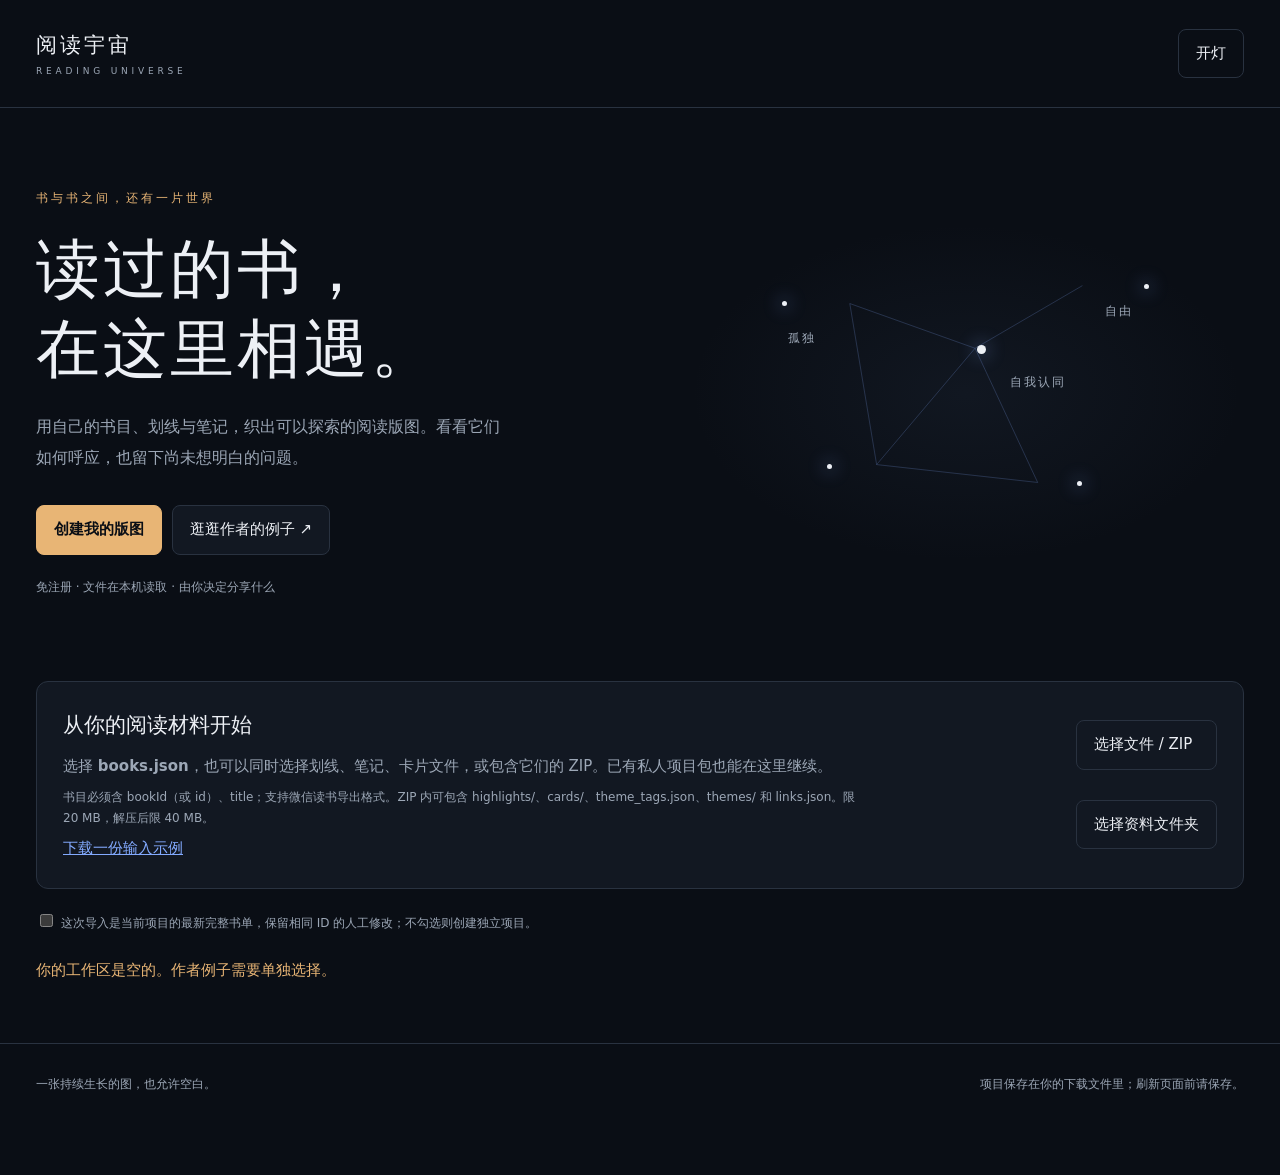
==== commit 836db6ba: "feat: add isolated online reading workspaces and temporary BYOK analysis" ====
--- a/web/index.html
+++ b/web/index.html
@@ -1,448 +1,21 @@
-<!DOCTYPE html>
-<html lang="zh-CN">
-<head>
-<meta charset="utf-8">
-<title>Reading Universe · 阅读宇宙</title>
-<meta name="viewport" content="width=device-width, initial-scale=1">
-<script>try{if(localStorage.getItem("readingmap_theme")==="light")document.documentElement.dataset.theme="light"}catch(e){}</script>
-<style>
-  /* 明暗双主题：默认暗色（= 原有观感），html[data-theme=light] 切「纸白」。
-     颜色一律走 var(--*)，不要再写死色值——写死会在关灯/开灯后变成不可读文字。
-     localStorage key = readingmap_theme，防闪烁脚本在 <head> 里（CSS 之前执行）。 */
-  :root { color-scheme: dark;
-    --bg: #0f1115; --ink: #d7dae0; --ink-strong: #fff;
-    --ink-2: #c8ccd4; --ink-3: #8a90a0; --ink-4: #71767f; --ink-5: #565b66;
-    --line: #2a2f3a; --line-2: #3a3f4a;
-    --surface: rgba(20,23,30,.85); --surface-2: rgba(20,23,30,.92); --field: #171a21;
-    --link: #7ec8ff; --tip-bg: rgba(10,11,15,.9); --tip-ink: #d8dce4;
-    --accent: #9b6dd7; --accent-soft: #c9b8e8; --accent-ink: #e8d9ff;
-    --chip-bg: #232a38; --chip-ink: #a9c8f0;
-    --poster-sub: #9aa0b0; --poster-legend: #6a7080;
-    --btn-bg: rgba(23,26,33,.9); --btn-ink: #b9bec8;
-    --edge-theme: #9b6dd733; --edge-internal: #4f8ff755; --edge-plain: #3a3f4a;
-    --edge-dim: rgba(72,80,96,.25); --edge-dim-poster: rgba(72,80,96,.10);
-    --node-dim: 0.18; --node-dim-poster: 0.08;
-    --hot-theme: #cfa9ff; --hot: #dfe7f5;
-    --glow: rgba(255,255,255,.9); --glow-2: rgba(200,180,255,.55);
-    /* universe 皮肤（独立 canvas 渲染层）配色 */
-    --uv-bg: #07080b; --uv-rgb: 235,238,245; --uv-label-rgb: 232,235,242;
-    --uv-galaxy-label: rgba(150,156,168,.42);
-    --uv-hairline: rgba(255,255,255,.026); --uv-constellation: rgba(255,255,255,.05);
-    --uv-core: #fff; --uv-hotring: rgba(255,255,255,.75);
-    --uv-hot-ink: rgba(255,255,255,.98); --uv-hero-ink: rgba(255,242,222,.96);
-    --uv-glow-core-rgb: 255,246,226; --uv-glow-rgb: 255,224,180;
-    --uv-comet: rgba(255,255,255,.5); --uv-comet-ink: rgba(232,235,242,.6);
-  }
-  html[data-theme=light] { color-scheme: light;
-    --bg: #f6f5f2; --ink: #2b303a; --ink-strong: #12151c;
-    --ink-2: #454c59; --ink-3: #6f7686; --ink-4: #737a89; --ink-5: #929aa9;
-    --line: #dcdfe6; --line-2: #c7ccd6;
-    --surface: rgba(255,255,255,.88); --surface-2: rgba(255,255,255,.95); --field: #fff;
-    --link: #1f6fb2; --tip-bg: rgba(255,255,255,.95); --tip-ink: #2b303a;
-    --accent: #7a4fc0; --accent-soft: #5b3a94; --accent-ink: #4a2d80;
-    --chip-bg: #e8ecf6; --chip-ink: #3a5f96;
-    --poster-sub: #5b6272; --poster-legend: #7b8292;
-    --btn-bg: rgba(255,255,255,.92); --btn-ink: #5c6373;
-    --edge-theme: #9b6dd766; --edge-internal: #4f8ff788; --edge-plain: #c3c8d3;
-    --edge-dim: rgba(140,147,162,.30); --edge-dim-poster: rgba(140,147,162,.14);
-    --node-dim: 0.18; --node-dim-poster: 0.08;
-    --hot-theme: #7a4fc0; --hot: #2b303a;
-    --glow: rgba(30,34,44,.85); --glow-2: rgba(120,90,190,.55);
-    --uv-bg: #f4f3f0; --uv-rgb: 44,50,64; --uv-label-rgb: 44,50,64;
-    --uv-galaxy-label: rgba(96,103,116,.55);
-    --uv-hairline: rgba(30,36,50,.05); --uv-constellation: rgba(30,36,50,.08);
-    --uv-core: #1f242e; --uv-hotring: rgba(20,24,34,.75);
-    --uv-hot-ink: rgba(15,18,26,.98); --uv-hero-ink: rgba(122,78,20,.95);
-    --uv-glow-core-rgb: 214,162,80; --uv-glow-rgb: 206,150,64;
-    --uv-comet: rgba(30,36,50,.45); --uv-comet-ink: rgba(44,50,64,.62);
-  }
-  /* 开灯/关灯按钮（胶囊，落在 HUD / universe 顶栏里；universe 顶栏 pointer-events:none，故需显式打开） */
-  .themeBtn { margin-left: 8px; padding: 2px 10px; border-radius: 999px;
-    border: 1px solid var(--line-2); background: var(--btn-bg); color: var(--btn-ink);
-    cursor: pointer; font-family: inherit; font-size: 12px; letter-spacing: 1px;
-    white-space: nowrap; vertical-align: 1px; pointer-events: auto;
-    transition: border-color .15s, color .15s; }
-  .themeBtn:hover { border-color: var(--accent); color: var(--accent); }
-  html, body { margin: 0; height: 100%; background: var(--bg); color: var(--ink);
-    font-family: "Microsoft YaHei", "PingFang SC", sans-serif; }
-  #graph { position: absolute; inset: 0; }
-  #hud { position: absolute; top: 12px; left: 12px; z-index: 2;
-    background: var(--surface); border: 1px solid var(--line); border-radius: 10px;
-    padding: 10px 14px; font-size: 13px; line-height: 1.7; }
-  #hud b { color: var(--ink-strong); }
-  #hud .legend span { display: inline-block; width: 10px; height: 10px;
-    border-radius: 50%; margin: 0 4px 0 10px; }
-  #panel { position: absolute; top: 12px; right: 12px; width: 340px; max-height: 80vh;
-    overflow: auto; z-index: 2; background: var(--surface-2);
-    border: 1px solid var(--line); border-radius: 10px; padding: 14px 16px;
-    font-size: 13px; line-height: 1.8; display: none; }
-  #panel h3 { margin: 0 0 6px; font-size: 16px; color: var(--ink-strong); }
-  #panel .meta { color: var(--ink-3); margin-bottom: 8px; }
-  #panel .edge { border-top: 1px dashed var(--line); padding: 6px 0; }
-  #panel .edge .to { color: var(--link); }
-  #panel .close { float: right; cursor: pointer; color: var(--ink-3); }
-  #panel .tagchip { display: inline-block; background: var(--chip-bg); border-radius: 8px;
-    padding: 1px 8px; margin: 2px 4px 2px 0; color: var(--chip-ink); }
-  #search { width: 150px; background: var(--field); color: var(--ink);
-    border: 1px solid var(--line); border-radius: 6px; padding: 3px 8px; }
-  /* universe（阅读宇宙皮肤，?universe）：独立 canvas 渲染层，藏掉图谱 DOM */
-  #ucv, #uhud, #utip { display: none; }
-  body.universe #graph, body.universe #hud, body.universe #posterTitle { display: none; }
-  body.universe #ucv { display: block; position: absolute; inset: 0;
-    width: 100%; height: 100%; cursor: grab; }
-  /* universe HUD：编辑排版风顶部导航（细字、大写字距、无底色盒子） */
-  body.universe #uhud { display: flex; position: absolute; top: 0; left: 0; right: 0;
-    justify-content: space-between; align-items: baseline; padding: 24px 38px;
-    background: none; border: none; z-index: 2; pointer-events: none;
-    font-size: 10px; letter-spacing: 3px; color: var(--ink-4); }
-  #uhud .brand { font-size: 19px; color: var(--ink-2); letter-spacing: 8px;
-    font-family: "Songti SC", "STSong", "SimSun", serif; }
-  #uhud .brand span { font-size: 10px; color: var(--ink-4); letter-spacing: 3px;
-    margin-left: 12px; font-family: "Microsoft YaHei", sans-serif; }
-  #usearch { width: 110px; background: transparent; color: var(--ink-2);
-    border: none; border-bottom: 1px solid var(--line-2); border-radius: 0;
-    padding: 2px 2px; font-size: 11px; letter-spacing: 2px; pointer-events: auto; }
-  #usearch:focus { outline: none; border-bottom-color: var(--ink-3); }
-  #usearch::placeholder { color: var(--ink-5); }
-  #utip { position: fixed; z-index: 3; pointer-events: none;
-    background: var(--tip-bg); border: 1px solid var(--line);
-    padding: 4px 10px; font-size: 11px; letter-spacing: 1px; color: var(--tip-ink);
-    max-width: 320px; }
-  /* 海报模式（?poster）：大标题 + 藏起交互 HUD */
-  #posterTitle { display: none; position: absolute; top: 30px; left: 40px; z-index: 2; }
-  body.poster #posterTitle { display: block; }
-  body.poster #hud { display: none; }
-  #posterTitle h1 { margin: 0; font-size: 46px; color: var(--ink-strong); letter-spacing: 3px; }
-  #posterTitle .sub { margin-top: 10px; font-size: 19px; color: var(--poster-sub); }
-  #posterTitle .legend { margin-top: 16px; font-size: 15px; color: var(--poster-legend); }
-  #posterTitle .legend span { display: inline-block; width: 12px; height: 12px;
-    border-radius: 50%; margin: 0 6px 0 14px; vertical-align: -1px; }
-  /* 海报模式下的详情面板放大 */
-  body.poster #panel { width: 640px; max-height: 88vh; font-size: 19px; }
-  body.poster #panel h3 { font-size: 28px; }
-  /* 主题卡渲染 */
-  #panel .mdcard { margin-top: 8px; }
-  #panel .mdcard p { margin: 8px 0; line-height: 1.9; }
-  #panel .mdcard ul { margin: 4px 0 4px 0; padding-left: 18px; }
-  #panel .mdcard li { margin: 3px 0; }
-  #panel .mdcard .mdh { font-size: 15px; color: var(--ink-strong); font-weight: bold; margin: 12px 0 4px; }
-  #panel .mdcard .mdq { border-left: 3px solid var(--accent); padding: 2px 10px; margin: 6px 0;
-    color: var(--accent-soft); }
-  #panel .mdcard b { color: var(--accent-ink); }
-  /* lite（朋友圈版）：标题更大，经平台压缩后仍可读 */
-  body.lite #posterTitle h1 { font-size: 64px; }
-  body.lite #posterTitle .sub { font-size: 27px; }
-  body.lite #posterTitle .legend { font-size: 21px; }
-</style>
-</head>
+<!doctype html>
+<html lang="zh-CN"><head><meta charset="utf-8"><meta name="viewport" content="width=device-width,initial-scale=1"><title>阅读宇宙 · 用自己的书，织一张图</title><link rel="stylesheet" href="app.css"></head>
 <body>
-<div id="graph"></div>
-<div id="hud">
-  <b>Reading Universe</b> · <span id="stats"></span><button class="themeBtn" type="button">☀ 开灯</button><br>
-  <span class="legend"><span style="background:#4f8ff7"></span>书
-  <span style="background:#5b8c8a"></span>库外书目
-  <span style="background:#c98a3d"></span>概念/主题
-  <span style="background:#9b6dd7"></span>主题枢纽
-  <span style="background:#333b49"></span>读完未蒸</span><br>
-  <input id="search" placeholder="搜书名/概念…">
-  <label><input type="checkbox" id="onlyInternal"> 只看在库连线</label>
-  <label><input type="checkbox" id="themeLayer" checked> 主题层</label>
-</div>
-<div id="panel"></div>
-<canvas id="ucv"></canvas>
-<div id="uhud">
-  <div class="brand">阅读宇宙<span>READING UNIVERSE</span></div>
-  <div class="nav"><span id="ustats"></span> · <input id="usearch" placeholder="搜索书名"><button class="themeBtn" type="button">☀ 开灯</button></div>
-</div>
-<div id="utip"></div>
-<div id="posterTitle">
-  <h1>Reading Universe · 阅读宇宙</h1>
-  <div class="sub" id="posterSub"></div>
-  <div class="legend"><span style="background:#4f8ff7"></span>在库书目
-    <span style="background:#5b8c8a"></span>库外书目
-    <span style="background:#c98a3d"></span>概念
-    <span style="background:#9b6dd7"></span>主题枢纽
-    <span style="background:#333b49"></span>读完未蒸·星尘</div>
-</div>
-<script src="lib/vis-network.min.js"></script>
-<script src="graph_data.js"></script>
-<script>
-const G = window.GRAPH;
-const POSTER = location.search.includes('poster');
-// lite：朋友圈特供版——平台会压到 ~2560px + JPEG 重压，
-// 对策不是堆像素而是大字、粗线、少标签，让压缩后仍有可读性
-const LITE = location.search.includes('lite');
-// universe：阅读宇宙皮肤（独立 canvas 渲染层，数据由 build_universe.py 生成）
-const UNIVERSE = location.search.includes('universe');
-if (UNIVERSE) document.body.classList.add('universe');
-
-// ---------- 开灯 / 关灯 ----------
-// 默认暗色（= 页面原本的观感），切换 = html[data-theme=light]。色值一律从 CSS 变量取，
-// 保证与 <style> 里的 :root / html[data-theme=light] 是同一份真值。
-const THEME_KEY = 'readingmap_theme';
-const cssVar = n => getComputedStyle(document.documentElement).getPropertyValue(n).trim();
-const isLight = () => document.documentElement.dataset.theme === 'light';
-const themeBtns = [...document.querySelectorAll('.themeBtn')];
-const themeListeners = [];
-function paintThemeBtn() {
-  // 文案显示「点击后的动作」
-  themeBtns.forEach(b => { b.textContent = isLight() ? '🌙 关灯' : '☀ 开灯'; });
-}
-function setTheme(light, persist) {
-  document.documentElement.dataset.theme = light ? 'light' : 'dark';
-  if (persist) {
-    try { localStorage.setItem(THEME_KEY, light ? 'light' : ''); } catch (e) {}
-  }
-  paintThemeBtn();
-  themeListeners.forEach(fn => fn());
-  // universe 皮肤是独立 canvas 渲染层（另一个文件），用事件通知它重取配色
-  document.dispatchEvent(new CustomEvent('themechange'));
-}
-themeBtns.forEach(b => b.addEventListener('click', () => setTheme(!isLight(), true)));
-paintThemeBtn();
-
-if (POSTER) {
-  document.body.classList.add('poster');
-  if (LITE) document.body.classList.add('lite');
-  document.getElementById('posterSub').textContent =
-    `阅读星野 · 读完 ${G.stats.books + (G.stats.read || 0)} 本 · 主题 ${G.stats.themes || 0} 个 · ${G.stats.edges} 条连线`;
-}
-document.getElementById('stats').textContent =
-  `${G.stats.books} 本书 · ${G.stats.read || 0} 本读完未蒸 · ${G.stats.external} 个外部节点 · ${G.stats.themes || 0} 个主题枢纽 · ${G.stats.edges} 条连线`;
-
-// 详情面板与迷你 md 渲染器：默认图谱与 universe 皮肤共用（mdMini 覆盖主题卡用到的结构：标题/列表/引用/粗体）
-const panel = document.getElementById('panel');
-function mdMini(md) {
-  const esc = s => s.replace(/&/g, '&amp;').replace(/</g, '&lt;').replace(/>/g, '&gt;');
-  const inline = s => esc(s).replace(/\*\*(.+?)\*\*/g, '<b>$1</b>');
-  let html = '', depth = 0;
-  const closeTo = d => { while (depth > d) { html += '</ul>'; depth--; } };
-  for (const line of md.split('\n')) {
-    const m = line.match(/^(\s*)- (.*)$/);
-    if (m) {
-      const d = Math.floor(m[1].length / 2) + 1;
-      while (depth < d) { html += '<ul>'; depth++; }
-      closeTo(d);
-      html += `<li>${inline(m[2])}</li>`;
-      continue;
-    }
-    closeTo(0);
-    if (!line.trim()) continue;
-    if (line.startsWith('# ')) html += `<div class="mdh">${inline(line.slice(2))}</div>`;
-    else if (line.startsWith('> ')) html += `<div class="mdq">${inline(line.slice(2))}</div>`;
-    else html += `<p>${inline(line)}</p>`;
-  }
-  closeTo(0);
-  return html;
-}
-
-if (!UNIVERSE) {
-const GROUPS = {
-  book:     { color: { background: '#4f8ff7', border: '#2c5cae' }, shape: 'dot' },
-  ext_book: { color: { background: '#5b8c8a', border: '#3d6361' }, shape: 'dot' },
-  concept:  { color: { background: '#c98a3d', border: '#96622a' }, shape: 'diamond' },
-  theme:    { color: { background: '#9b6dd7', border: '#6f43ab' }, shape: 'star' },
-  read:     { color: { background: '#333b49', border: '#232833' }, shape: 'dot' },
-};
-
-const urlq = new URLSearchParams(location.search);
-const FOCUS = urlq.get('focus'), BOOK = urlq.get('book');
-// 焦点机位：focus=枢纽特写 / book=单书特写（带详情面板）
-let focusId = null;
-if (FOCUS || BOOK) {
-  const q = FOCUS || BOOK;
-  const hit = G.nodes.find(n => n.label === q) || G.nodes.find(n => n.label.includes(q));
-  if (hit) focusId = hit.id;
-}
-const neighborIds = new Set();
-if (focusId) {
-  neighborIds.add(focusId);
-  G.edges.forEach(e => {
-    if (e.from === focusId) neighborIds.add(e.to);
-    if (e.to === focusId) neighborIds.add(e.from);
-  });
-}
-
-// 星尘（读完未蒸）无连线，力导布局会把它们甩到远处带歪取景——
-// 固定成主星系外的环带，带抖动避免机械感
-{
-  const dust = G.nodes.filter(n => n.group === 'read');
-  dust.forEach((n, i) => {
-    const a = i / dust.length * Math.PI * 2;
-    const r = 1050 + (i % 3) * 110 + ((i * 7919) % 90);
-    n._x = Math.cos(a) * r; n._y = Math.sin(a) * r * 0.72;
-  });
-}
-
-const allNodes = G.nodes.map(n => ({
-  id: n.id,
-  // 海报模式：标签只给主题枢纽、连线多的书目、焦点邻域；其余留白点，防糊
-  // lite 版更狠：书目要连线≥3 才配拥有名字
-  label: (POSTER && !(n.group === 'theme'
-                      || (n.group === 'book' && n.mentions >= (LITE ? 3 : 2))
-                      || neighborIds.has(n.id)))
-    ? undefined : n.label,
-  group: n.group,
-  value: n.mentions,
-  // 星尘（读完未蒸）：固定小点，不随 mentions 缩放
-  size: n.group === 'read' ? (POSTER ? 5 : 3) : undefined,
-  x: n._x, y: n._y,
-  fixed: n.group === 'read',
-  title: `${n.label}${n.author ? '｜' + n.author : ''}｜被连线 ${n.mentions} 次`,
-  _raw: n,
-}));
-const allEdges = G.edges.map((e, i) => ({
-  id: i, from: e.from, to: e.to, title: e.title,
-  color: { color: e.theme ? cssVar('--edge-theme') : (e.internal ? cssVar('--edge-internal') : cssVar('--edge-plain')) },
-  _internal: e.internal, _theme: !!e.theme,
-}));
-
-const nodes = new vis.DataSet(allNodes);
-const edges = new vis.DataSet(allEdges);
-const net = new vis.Network(document.getElementById('graph'),
-  { nodes, edges },
-  {
-    groups: GROUPS,
-    nodes: { font: { color: cssVar('--ink'), size: POSTER ? (LITE ? 32 : 22) : 13, face: 'Microsoft YaHei' },
-      scaling: { min: POSTER ? (LITE ? 12 : 8) : 6, max: POSTER ? (LITE ? 50 : 34) : 26 }, borderWidth: 1.5 },
-    edges: { width: POSTER ? (LITE ? 2.6 : 1.6) : 1.2, smooth: { type: 'continuous' } },
-    physics: { solver: 'forceAtlas2Based',
-      forceAtlas2Based: POSTER
-        ? { gravitationalConstant: -110, springLength: 170 }
-        : { gravitationalConstant: -60, springLength: 120 },
-      stabilization: { iterations: 300 } },
-    interaction: { hover: true, tooltipDelay: 120 },
-  });
-
-// 图谱层重绘：底色/字色/连线/焦点高亮全部按当前主题的 CSS 变量重取一遍
-// （vis-network 的颜色是构造/update 时烤进画布的，切主题必须显式重画）
-function paintGraph() {
-  nodes.update(allNodes.map(n => ({ id: n.id, font: { color: cssVar('--ink') } })));
-  edges.update(allEdges.map(e => ({ id: e.id,
-    color: { color: e._theme ? cssVar('--edge-theme')
-      : (e._internal ? cssVar('--edge-internal') : cssVar('--edge-plain')) } })));
-  if (focusId) paintFocus();
-}
-
-// 焦点机位高亮：非邻域压暗，焦点连线提亮加粗，焦点与邻星加光晕
-function paintFocus() {
-  nodes.update(allNodes.filter(n => !neighborIds.has(n.id))
-    .map(n => ({ id: n.id, opacity: POSTER ? 0.08 : 0.18, font: { color: 'rgba(0,0,0,0)' } })));
-  edges.update(allEdges.map(e => {
-    const hot = e.from === focusId || e.to === focusId;
-    return { id: e.id,
-      color: { color: hot ? (e._theme ? cssVar('--hot-theme') : cssVar('--hot'))
-                          : (POSTER ? cssVar('--edge-dim-poster') : cssVar('--edge-dim')) },
-      width: hot ? (POSTER ? (LITE ? 5 : 3.5) : 2.5) : 1 };
-  }));
-  nodes.update([{ id: focusId,
-    shadow: { enabled: true, color: cssVar('--glow'), size: POSTER ? 26 : 16 },
-    font: { color: cssVar('--ink-strong'), size: POSTER ? (LITE ? 44 : 30) : 15, bold: true } }]);
-  nodes.update([...neighborIds].filter(id => id !== focusId).map(id => ({ id,
-    shadow: { enabled: true, color: cssVar('--glow-2'), size: POSTER ? 14 : 8 } })));
-}
-if (focusId) paintFocus();
-themeListeners.push(paintGraph);
-
-// 布局稳定后：焦点机位聚焦目标，否则铺满画布（海报截图需要完整构图）
-net.once('stabilizationIterationsDone', () => {
-  if (focusId) {
-    net.focus(focusId, { scale: BOOK ? 1.25 : 0.85, animation: false });
-    if (BOOK) showPanel(focusId);
-    // focus 到带卡主题枢纽时直接弹卡（海报模式保持画面干净不弹）
-    else if (!POSTER && nodes.get(focusId)._raw.card) showPanel(focusId);
-  } else {
-    net.fit({ animation: false });
-  }
-});
-
-// 点击节点 → 右侧详情（panel 与 mdMini 已在上方与 universe 皮肤共用处定义）
-function showPanel(id) {
-  const n = nodes.get(id)._raw;
-  // 主题枢纽带整张主题卡，宽面板渲染
-  if (n.card) {
-    panel.style.width = POSTER ? '' : '560px';
-    panel.innerHTML = `<span class="close" onclick="panel.style.display='none';panel.style.width=''">✕</span>
-      <h3>⭐ ${n.label}</h3>
-      <div class="meta">主题枢纽 · ${n.mentions} 本书</div>
-      <div class="mdcard">${mdMini(n.card)}</div>`;
-    panel.style.display = 'block';
-    return;
-  }
-  panel.style.width = '';
-  const rel = G.edges.filter(e => e.from === n.id || e.to === n.id)
-    .map(e => {
-      const other = nodes.get(e.from === n.id ? e.to : e.from);
-      return `<div class="edge"><span class="to">${other.label}</span><br>${e.title.replace(/\n/g, '<br>')}</div>`;
-    }).join('');
-  panel.innerHTML = `<span class="close" onclick="panel.style.display='none'">✕</span>
-    <h3>${n.label}</h3>
-    <div class="meta">${n.author || ''}</div>
-    ${rel}`;
-  panel.style.display = 'block';
-}
-net.on('click', p => {
-  if (!p.nodes.length) { panel.style.display = 'none'; return; }
-  showPanel(p.nodes[0]);
-});
-
-// 搜索高亮
-document.getElementById('search').addEventListener('input', ev => {
-  const q = ev.target.value.trim();
-  if (!q) { net.unselectAll(); return; }
-  const hit = allNodes.filter(n => n.label.includes(q)).map(n => n.id);
-  if (hit.length) { net.selectNodes(hit); net.focus(hit[0], { scale: 1.1, animation: true }); }
-});
-
-// 只看在库连线
-document.getElementById('onlyInternal').addEventListener('change', ev => {
-  const on = ev.target.checked;
-  edges.update(allEdges.map(e => ({ id: e.id, hidden: on && !e._internal })));
-  nodes.update(allNodes.map(n => ({ id: n.id,
-    hidden: on && n.group !== 'book' })));
-});
-
-// 主题层开关（与"只看在库"独立）
-document.getElementById('themeLayer').addEventListener('change', ev => {
-  const off = !ev.target.checked;
-  edges.update(allEdges.filter(e => e._theme).map(e => ({ id: e.id, hidden: off })));
-  nodes.update(allNodes.filter(n => n.group === 'theme').map(n => ({ id: n.id, hidden: off })));
-});
-} else {
-  // universe 皮肤：顺序加载宇宙数据 + 独立 canvas 渲染层，面板回调复用上面的 panel/mdMini
-  const escHtml = s => s.replace(/&/g, '&amp;').replace(/</g, '&lt;').replace(/>/g, '&gt;');
-  const load = src => new Promise((ok, fail) => {
-    const el = document.createElement('script');
-    el.src = src; el.onload = ok;
-    el.onerror = () => fail(new Error(src + ' 加载失败（先跑 python build_universe.py）'));
-    document.head.appendChild(el);
-  });
-  load('universe_data.js').then(() => load('universe.js')).then(() => initUniverse({
-    onBook(b) { // 恒星/彗星 → 书卡
-      panel.style.width = '';
-      const tagHtml = b.tags.map(t =>
-        `<span class="tagchip">${escHtml(t)}</span>`).join('');
-      panel.innerHTML = `<span class="close" onclick="panel.style.display='none'">✕</span>
-        <h3>${b.comet ? '☄ ' : '⭐ '}${escHtml(b.title)}</h3>
-        <div class="meta">${escHtml(b.author || '')}</div>
-        <div class="meta">阅读 ${(b.rt / 3600).toFixed(1)} 小时 · 笔记 ${b.notes} 条${b.comet ? ' · 主题离群书' : ''}</div>
-        <div>${tagHtml}</div>
-        <div class="meta" style="margin-top:6px">所属星系：✦ ${escHtml(b.theme)}</div>`;
-      panel.style.display = 'block';
-    },
-    onTheme(g) { // 星系 → 主题卡（沿用主题卡渲染机制）
-      panel.style.width = '560px';
-      panel.innerHTML = `<span class="close" onclick="panel.style.display='none';panel.style.width=''">✕</span>
-        <h3>✦ ${escHtml(g.name)} 星系</h3>
-        <div class="meta">主题枢纽 · ${g.count} 本相关</div>
-        ${g.card ? `<div class="mdcard">${mdMini(g.card)}</div>` : ''}`;
-      panel.style.display = 'block';
-    },
-    onClose() { panel.style.display = 'none'; },
-  })).catch(err => {
-    document.getElementById('ustats').textContent = err.message;
-  });
-}
-</script>
-</body>
-</html>
+<header><a class="brand" href="./">阅读宇宙<span>READING UNIVERSE</span></a><button id="theme" class="quiet">开灯</button></header>
+<main>
+<section class="hero"><div><p class="eyebrow">书与书之间，还有一片世界</p><h1>读过的书，<br>在这里相遇。</h1><p class="intro">用自己的书目、划线与笔记，织出可以探索的阅读版图。看看它们如何呼应，也留下尚未想明白的问题。</p><div class="actions"><label class="button primary" for="files">创建我的版图</label><button id="example">逛逛作者的例子 ↗</button></div><p class="subtle">免注册 · 文件在本机读取 · 由你决定分享什么</p></div><div class="constellation" aria-hidden="true"><i class="star s1"></i><i class="star s2"></i><i class="star s3"></i><i class="star s4"></i><i class="star s5"></i><span class="orbit o1">孤独</span><span class="orbit o2">自由</span><span class="orbit o3">自我认同</span><svg viewBox="0 0 400 380"><path d="M70 90L210 140L330 70M210 140L280 290L100 270L70 90M100 270L210 140"/></svg></div></section>
+<section class="import card"><div><h2>从你的阅读材料开始</h2><p>选择 <b>books.json</b>，也可以同时选择划线、笔记、卡片文件，或包含它们的 ZIP。已有私人项目包也能在这里继续。</p><p class="subtle">书目必须含 bookId（或 id）、title；支持微信读书导出格式。ZIP 内可包含 highlights/、cards/、theme_tags.json、themes/ 和 links.json。限 20 MB，解压后限 40 MB。</p><a href="sample-input.json" download>下载一份输入示例</a></div><div class="file-buttons"><label class="button" for="files">选择文件 / ZIP</label><label class="button quiet" for="folder">选择资料文件夹</label></div><input id="files" type="file" multiple accept=".json,.md,.zip" hidden><input id="folder" type="file" webkitdirectory multiple hidden></section>
+<label class="subtle"><input id="update-existing" type="checkbox">这次导入是当前项目的最新完整书单，保留相同 ID 的人工修改；不勾选则创建独立项目。</label>
+<p id="notice" role="status" aria-live="polite">你的工作区是空的。作者例子需要单独选择。</p>
+<section id="workspace" hidden>
+<div class="workspace-heading"><div><p class="eyebrow" id="project-kind">我的阅读</p><h2 id="counts"></h2></div><div class="actions"><button id="save">保存我的项目</button><button id="share">导出公开版</button><button id="reset" class="quiet">清空</button></div></div>
+<section class="card analysis"><div><h2>让联系浮现</h2><p>基础视图无需 AI。有划线或笔记时，AI 可以提取主题、解释具体关联。只有书名时，结果会标注为推断。</p><p class="subtle" id="estimate"></p><label class="consent"><input id="consent" type="checkbox">我允许将待分析书目的书名、作者及选定片段发送到所选 AI 服务商。服务端临时处理，原始文件不上传；服务商按自己的规则处理。</label></div><div class="ai-form"><label>服务商<select id="provider"><option value="deepseek">DeepSeek</option><option value="openai">OpenAI</option></select></label><label>模型名<input id="model" value="deepseek-chat" maxlength="100"></label><label>API key<input id="key" type="password" autocomplete="off" placeholder="仅用于本次生成，不保存"></label><label>主题词表（可留空，让 AI 提议）<input id="wordlist" placeholder="孤独，自由，自我认同"></label><label>同义词（每行：别名=标准名）<textarea id="aliases" rows="2" placeholder="寂寞=孤独"></textarea></label><div class="actions"><button id="generate" class="primary">生成主题与关联</button><button id="cancel" hidden>取消生成</button></div></div></section>
+<label class="subtle">本轮最多分析任务数（每任务最多 2 次模型调用；达到后暂停）<input id="task-budget" type="number" min="1" max="300" value="60" style="max-width:160px"></label>
+<div id="progress" class="progress" hidden><progress max="100" value="0"></progress><span></span></div>
+<div class="toolbar"><div class="tabs"><button id="graph" class="active">思想图谱</button><button id="universe">阅读宇宙</button><button id="poster">海报视图</button></div><span class="subtle">拖动、缩放、搜索；点击节点展开</span></div>
+<iframe id="viewer" title="阅读版图" src="about:blank"></iframe>
+<details class="card"><summary>查看材料与修订内容</summary><div class="editor"><label>选择一本书<select id="book-select"></select></label><label>这本书的主题（逗号分隔）<input id="book-tags"></label><button id="edit-tags">保存主题修改</button><p id="book-basis" class="subtle"></p><div id="evidence"></div><label>选择主题卡<select id="card-select"></select></label><label>编辑主题卡<textarea id="card-text" rows="8"></textarea></label><button id="edit-card">保存主题卡修改</button><h3>具体关联</h3><div id="links-editor"></div><h3>手动添加关联</h3><label>另一端<select id="link-target"></select></label><label>关系<select id="link-type"><option value="same_topic">同题</option><option value="complement">补充</option><option value="contrast">对照 / 分歧</option><option value="reference">引用</option></select></label><label>理由<textarea id="link-reason" rows="2"></textarea></label><button id="add-link">保存本人确认的关联</button></div></details>
+</section>
+<section id="sharing" class="card" hidden><h2>选择让别人看见的部分</h2><p>私人原文、日期、评分和自由文字默认不进入公开包。主题卡将按公开书目重新整理。可分享关联结构，私人理由仍保留在你的项目里。</p><div class="actions"><button id="select-all">全选书目</button><button id="select-none">取消全选</button></div><div id="share-books"></div><label><input id="share-metrics" type="checkbox">公开每本书的阅读时长与笔记数量（星的大小与亮度）</label><label><input id="share-relations" type="checkbox" checked>公开我选择的书籍关联结构</label><div class="actions"><button id="preview-public">预览公开版</button><button id="download-public" class="primary">下载公开网站包</button><button id="download-image">下载分享图片</button><button id="close-share" class="quiet">返回私人版</button></div><p id="share-report" role="status"></p></section>
+</main><footer>一张持续生长的图，也允许空白。<span>项目保存在你的下载文件里；刷新页面前请保存。</span></footer>
+<script type="module" src="app.mjs"></script></body></html>
--- a/web/app.css
+++ b/web/app.css
@@ -0,0 +1 @@
+:root{--bg:#0a0e15;--panel:#121822;--ink:#edf0f5;--muted:#9ca7b6;--border:#293240;--gold:#e8b575;--blue:#83aaff;--input:#0c121b;color-scheme:dark}html[data-theme=light]{--bg:#f6f3ed;--panel:#fffdf8;--ink:#253242;--muted:#657185;--border:#d6d9df;--gold:#8b531f;--blue:#325dc1;--input:#f4f1eb;color-scheme:light}*{box-sizing:border-box}body{margin:0;background:var(--bg);color:var(--ink);font:15px/1.7 system-ui,"Microsoft YaHei",sans-serif}header{max-width:1280px;margin:auto;padding:28px 36px;display:flex;align-items:center;justify-content:space-between;border-bottom:1px solid var(--border)}a{color:var(--blue)}.brand{text-decoration:none;color:var(--ink);font-size:21px;letter-spacing:3px}.brand span{display:block;color:var(--muted);font-size:9px;letter-spacing:3.8px}main{max-width:1280px;padding:0 36px;margin:auto}.hero{display:grid;grid-template-columns:1.1fr 1fr;align-items:center;padding:68px 0 72px;gap:40px}.eyebrow{color:var(--gold);font-size:12px;letter-spacing:3px}h1{font-family:Georgia,"Songti SC","SimSun",serif;font-weight:400;font-size:clamp(40px,5vw,66px);line-height:1.25;letter-spacing:3px;margin:22px 0}.intro{color:var(--muted);max-width:470px;font-size:16px;line-height:1.9}.actions,.tabs{display:flex;gap:10px;flex-wrap:wrap;align-items:center}.actions{margin-top:22px}button,.button{cursor:pointer;border:1px solid var(--border);border-radius:8px;background:var(--panel);color:var(--ink);padding:11px 17px;font:inherit;text-decoration:none;display:inline-block}button:hover,.button:hover{border-color:var(--gold)}button:disabled{opacity:.5;cursor:wait}.primary{background:var(--gold);color:var(--bg);border-color:var(--gold);font-weight:600}.quiet{background:transparent}.subtle{font-size:12px;color:var(--muted)}.constellation{height:340px;position:relative;background:radial-gradient(ellipse,#43577620,transparent 70%)}.constellation svg{width:100%;height:100%}.constellation path{stroke:var(--blue);stroke-width:.6;fill:none;opacity:.4}.star{position:absolute;border-radius:50%;width:5px;height:5px;background:var(--ink);box-shadow:0 0 18px 3px #83aaff50}.s1{left:17%;top:23%}.s2{left:52%;top:36%;width:9px;height:9px}.s3{left:82%;top:18%}.s4{left:70%;top:76%}.s5{left:25%;top:71%}.orbit{position:absolute;color:var(--muted);font-size:12px;letter-spacing:2px}.o1{left:18%;top:31%}.o2{left:75%;top:23%}.o3{left:58%;top:44%}.card{border:1px solid var(--border);background:var(--panel);border-radius:12px;padding:26px;margin-bottom:22px}h2{font-size:21px;font-weight:500;margin:0 0 10px}h3{font-weight:500}.import{display:flex;gap:28px;align-items:center;justify-content:space-between}.import p{margin:8px 0;max-width:800px;color:var(--muted)}.file-buttons{display:flex;flex-direction:column;gap:10px;white-space:nowrap}#notice{padding:10px 0;color:var(--gold);white-space:pre-wrap}.workspace-heading{display:flex;justify-content:space-between;align-items:center;margin:40px 0 22px}.analysis{display:grid;grid-template-columns:1fr 1fr;gap:38px}.analysis p{color:var(--muted)}label{display:block;margin:10px 0}input:not([type=checkbox]),select,textarea{display:block;width:100%;background:var(--input);color:var(--ink);padding:10px 12px;border:1px solid var(--border);border-radius:6px;font:inherit;margin-top:6px}input[type=checkbox]{accent-color:var(--gold);margin-right:8px}.ai-form{display:grid;grid-template-columns:1fr 1fr;gap:0 15px}.ai-form label:nth-child(n+3),.ai-form .actions{grid-column:1/-1}.consent{font-size:12px;color:var(--muted);padding-top:20px}.toolbar{display:flex;align-items:center;justify-content:space-between;padding:8px 0 16px}.tabs .active{border-color:var(--gold);color:var(--gold)}iframe{width:100%;height:650px;border:1px solid var(--border);border-radius:12px;background:var(--bg);margin-bottom:22px}.progress{padding:15px 0}.progress progress{width:100%;accent-color:var(--gold)}summary{cursor:pointer;font-size:17px}.editor{max-width:900px;padding-top:20px}#evidence p{padding:12px;border-left:2px solid var(--border);white-space:pre-wrap}#share-books{display:grid;grid-template-columns:repeat(3,1fr);gap:2px 20px;max-height:280px;overflow:auto;padding:12px 0}.link-row{padding:12px 0;border-bottom:1px solid var(--border);white-space:pre-wrap}.link-row button{margin-left:12px;padding:4px 10px}footer{max-width:1280px;margin:50px auto;padding:30px 36px;border-top:1px solid var(--border);color:var(--muted);font-size:12px;display:flex;justify-content:space-between}#sharing{scroll-margin-top:30px}[hidden]{display:none!important}@media(max-width:700px){header{padding:18px 20px}main{padding:0 20px}.hero{grid-template-columns:1fr;padding:40px 0}.constellation{display:none}.import,.workspace-heading{display:block}.file-buttons{flex-direction:row;flex-wrap:wrap;margin-top:15px}.analysis{grid-template-columns:1fr;gap:10px}.card{padding:20px}.toolbar{display:block}.toolbar>span{display:block;margin-top:8px}iframe{height:560px}#share-books{grid-template-columns:1fr}footer{display:block;padding:20px}footer span{display:block;margin-top:10px}}
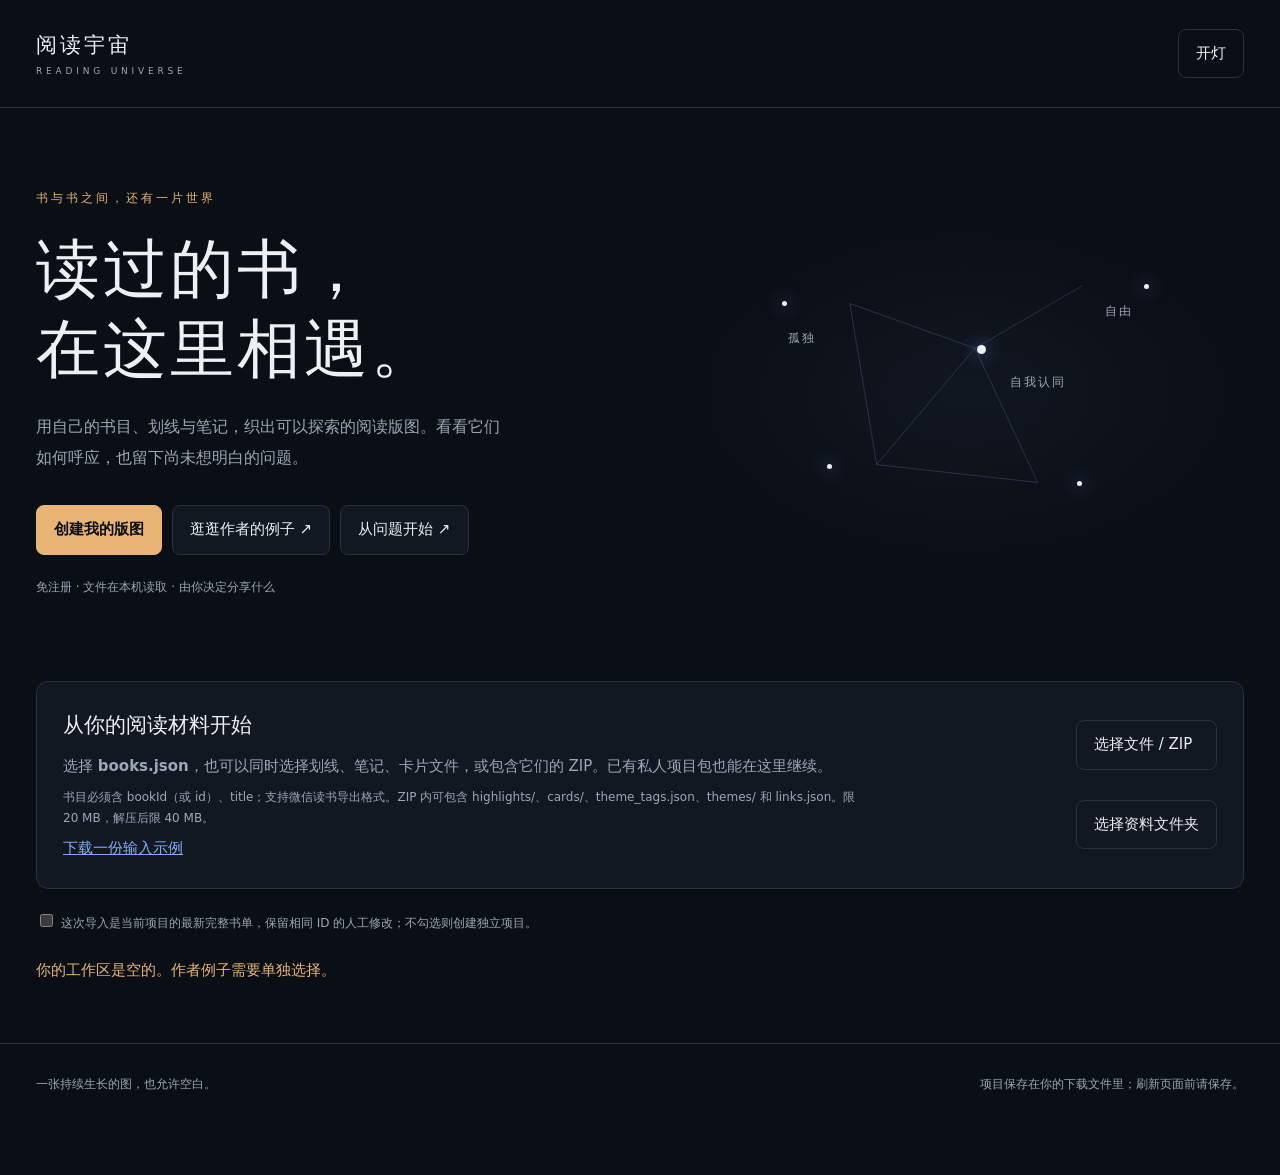
==== commit dc103f13: "feat: release complete reading exploration with playable demo and local paste import" ====
--- a/web/index.html
+++ b/web/index.html
@@ -3,7 +3,7 @@
 <body>
 <header><a class="brand" href="./">阅读宇宙<span>READING UNIVERSE</span></a><button id="theme" class="quiet">开灯</button></header>
 <main>
-<section class="hero"><div><p class="eyebrow">书与书之间，还有一片世界</p><h1>读过的书，<br>在这里相遇。</h1><p class="intro">用自己的书目、划线与笔记，织出可以探索的阅读版图。看看它们如何呼应，也留下尚未想明白的问题。</p><div class="actions"><label class="button primary" for="files">创建我的版图</label><button id="example">逛逛作者的例子 ↗</button></div><p class="subtle">免注册 · 文件在本机读取 · 由你决定分享什么</p></div><div class="constellation" aria-hidden="true"><i class="star s1"></i><i class="star s2"></i><i class="star s3"></i><i class="star s4"></i><i class="star s5"></i><span class="orbit o1">孤独</span><span class="orbit o2">自由</span><span class="orbit o3">自我认同</span><svg viewBox="0 0 400 380"><path d="M70 90L210 140L330 70M210 140L280 290L100 270L70 90M100 270L210 140"/></svg></div></section>
+<section class="hero"><div><p class="eyebrow">书与书之间，还有一片世界</p><h1>读过的书，<br>在这里相遇。</h1><p class="intro">用自己的书目、划线与笔记，织出可以探索的阅读版图。看看它们如何呼应，也留下尚未想明白的问题。</p><div class="actions"><label class="button primary" for="files">创建我的版图</label><button id="example">逛逛作者的例子 ↗</button><a class="button" href="atlas/index.html">从问题开始 ↗</a></div><p class="subtle">免注册 · 文件在本机读取 · 由你决定分享什么</p></div><div class="constellation" aria-hidden="true"><i class="star s1"></i><i class="star s2"></i><i class="star s3"></i><i class="star s4"></i><i class="star s5"></i><span class="orbit o1">孤独</span><span class="orbit o2">自由</span><span class="orbit o3">自我认同</span><svg viewBox="0 0 400 380"><path d="M70 90L210 140L330 70M210 140L280 290L100 270L70 90M100 270L210 140"/></svg></div></section>
 <section class="import card"><div><h2>从你的阅读材料开始</h2><p>选择 <b>books.json</b>，也可以同时选择划线、笔记、卡片文件，或包含它们的 ZIP。已有私人项目包也能在这里继续。</p><p class="subtle">书目必须含 bookId（或 id）、title；支持微信读书导出格式。ZIP 内可包含 highlights/、cards/、theme_tags.json、themes/ 和 links.json。限 20 MB，解压后限 40 MB。</p><a href="sample-input.json" download>下载一份输入示例</a></div><div class="file-buttons"><label class="button" for="files">选择文件 / ZIP</label><label class="button quiet" for="folder">选择资料文件夹</label></div><input id="files" type="file" multiple accept=".json,.md,.zip" hidden><input id="folder" type="file" webkitdirectory multiple hidden></section>
 <label class="subtle"><input id="update-existing" type="checkbox">这次导入是当前项目的最新完整书单，保留相同 ID 的人工修改；不勾选则创建独立项目。</label>
 <p id="notice" role="status" aria-live="polite">你的工作区是空的。作者例子需要单独选择。</p>
